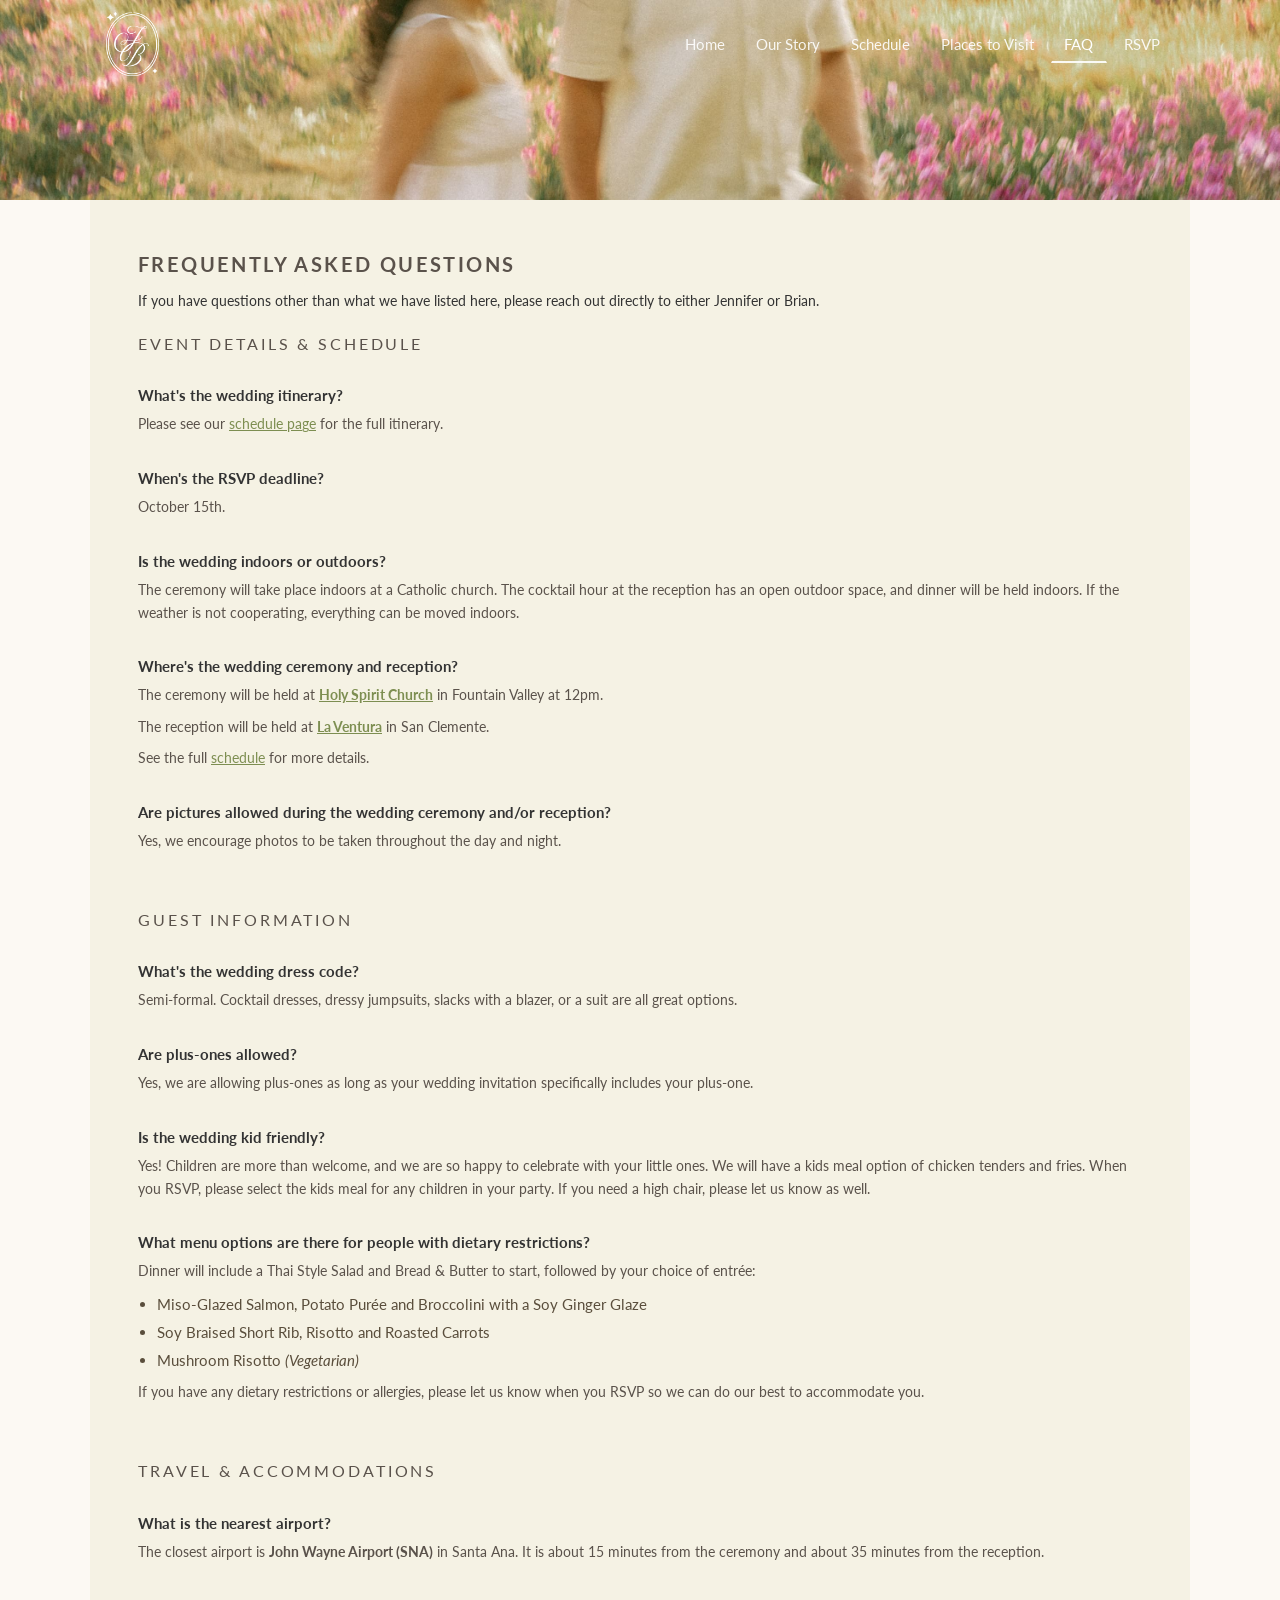
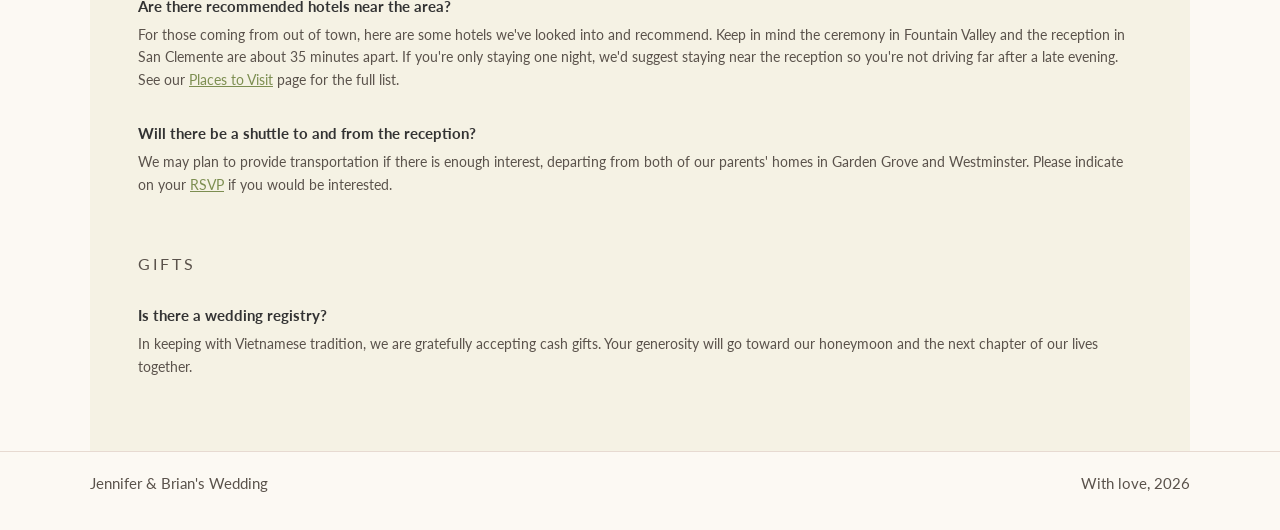
==== faq/index.html @ d40a9562 "Update index.html" ====
<!doctype html>
<html lang="en">
<head>
  <meta charset="utf-8">
  <meta name="viewport" content="width=device-width, initial-scale=1">
  <title>FAQ | Jennifer & Brian's Wedding</title>
  <meta name="description" content="Frequently asked questions for Jennifer and Brian's wedding.">
  <link rel="preconnect" href="https://fonts.googleapis.com">
  <link rel="preconnect" href="https://fonts.gstatic.com" crossorigin>
  <link href="https://fonts.googleapis.com/css2?family=Cormorant+Garamond:wght@500;600;700&family=Dancing+Script:wght@600;700&family=Lato:wght@400;700&family=Parisienne&display=swap" rel="stylesheet">
  <link rel="stylesheet" href="../assets/css/styles.css">
</head>
<body>
  <div class="page-hero page-hero--minimal">
    <header class="site-header">
      <div class="header-inner">
        <a class="wordmark" href="../"><img class="nav-logo" src="../assets/images/logo.png" alt="J & B"></a>
        <button class="nav-toggle" data-nav-toggle aria-expanded="false" aria-controls="main-nav" aria-label="Menu">☰</button>
        <ul class="main-nav" id="main-nav" data-nav>
          <li><a href="../">Home</a></li>
          <li><a href="../our-story/">Our Story</a></li>
          <li><a href="../schedule/">Schedule</a></li>
          <li><a href="../places-to-visit/">Places to Visit</a></li>
          <li><a class="active" href="../faq/">FAQ</a></li>
          <li><a href="https://withjoy.com/jen-and-brian-2026/rsvp">RSVP</a></li>
        </ul>
      </div>
    </header>
  </div>

  <main class="page page-faq">
    <h1>Frequently Asked Questions</h1>
    <p class="qa-subtitle">If you have questions other than what we have listed here, please reach out directly to either Jennifer or Brian.</p>

    <section class="qa-list reveal" aria-label="Frequently asked questions">
      <h2 class="qa-category-title">Event Details & Schedule</h2>

      <article class="qa-entry">
        <h3 class="qa-question">What's the wedding itinerary?</h3>
        <p class="qa-answer">Please see our <a href="../schedule/">schedule page</a> for the full itinerary.</p>
      </article>

      <article class="qa-entry">
        <h3 class="qa-question">When's the RSVP deadline?</h3>
        <p class="qa-answer">October 15th.</p>
      </article>

      <article class="qa-entry">
        <h3 class="qa-question">Is the wedding indoors or outdoors?</h3>
        <p class="qa-answer">The ceremony will take place indoors at a Catholic church. The cocktail hour at the reception has an open outdoor space, and dinner will be held indoors. If the weather is not cooperating, everything can be moved indoors.</p>
      </article>

      <article class="qa-entry">
        <h3 class="qa-question">Where's the wedding ceremony and reception?</h3>
        <p class="qa-answer">The ceremony will be held at <a href="https://maps.google.com/?q=17101+Ward+St,+Fountain+Valley,+CA+92708" target="_blank"><strong>Holy Spirit Church</strong></a> in Fountain Valley at 12pm.</p>
        <p class="qa-answer">The reception will be held at <a href="https://maps.google.com/?q=2316+S+El+Camino+Real,+San+Clemente,+CA+92672" target="_blank"><strong>La Ventura</strong></a> in San Clemente.</p>
        <p class="qa-answer">See the full <a href="../schedule/">schedule</a> for more details.</p>
      </article>

      <article class="qa-entry">
        <h3 class="qa-question">Are pictures allowed during the wedding ceremony and/or reception?</h3>
        <p class="qa-answer">Yes, we encourage photos to be taken throughout the day and night.</p>
      </article>

      <h2 class="qa-category-title">Guest Information</h2>

      <article class="qa-entry">
        <h3 class="qa-question">What's the wedding dress code?</h3>
        <p class="qa-answer">Semi-formal. Cocktail dresses, dressy jumpsuits, slacks with a blazer, or a suit are all great options.</p>
      </article>

      <article class="qa-entry">
        <h3 class="qa-question">Are plus-ones allowed?</h3>
        <p class="qa-answer">Yes, we are allowing plus-ones as long as your wedding invitation specifically includes your plus-one.</p>
      </article>

      <article class="qa-entry">
        <h3 class="qa-question">Is the wedding kid friendly?</h3>
        <p class="qa-answer">Yes! Children are more than welcome, and we are so happy to celebrate with your little ones. We will have a kids meal option of chicken tenders and fries. When you RSVP, please select the kids meal for any children in your party. If you need a high chair, please let us know as well.</p>
      </article>

      <article class="qa-entry">
        <h3 class="qa-question">What menu options are there for people with dietary restrictions?</h3>
        <p class="qa-answer">Dinner will include a Thai Style Salad and Bread &amp; Butter to start, followed by your choice of entrée:</p>
        <ul class="schedule-menu">
          <li>Miso-Glazed Salmon, Potato Purée and Broccolini with a Soy Ginger Glaze</li>
          <li>Soy Braised Short Rib, Risotto and Roasted Carrots</li>
          <li>Mushroom Risotto <em>(Vegetarian)</em></li>
        </ul>
        <p class="qa-answer">If you have any dietary restrictions or allergies, please let us know when you RSVP so we can do our best to accommodate you.</p>
      </article>

      <h2 class="qa-category-title">Travel & Accommodations</h2>

      <article class="qa-entry">
        <h3 class="qa-question">What is the nearest airport?</h3>
        <p class="qa-answer">The closest airport is <strong>John Wayne Airport (SNA)</strong> in Santa Ana. It is about 15 minutes from the ceremony and about 35 minutes from the reception.</p>
      </article>

      <article class="qa-entry">
        <h3 class="qa-question">Are there recommended hotels near the area?</h3>
        <p class="qa-answer">For those coming from out of town, here are some hotels we've looked into and recommend. Keep in mind the ceremony in Fountain Valley and the reception in San Clemente are about 35 minutes apart. If you're only staying one night, we'd suggest staying near the reception so you're not driving far after a late evening. See our <a href="../places-to-visit/">Places to Visit</a> page for the full list.</p>
      </article>

      <article class="qa-entry">
        <h3 class="qa-question">Will there be a shuttle to and from the reception?</h3>
        <p class="qa-answer">We may plan to provide transportation if there is enough interest, departing from both of our parents' homes in Garden Grove and Westminster. Please indicate on your <a href="https://withjoy.com/jen-and-brian-2026/rsvp">RSVP</a> if you would be interested.</p>
      </article>

      <h2 class="qa-category-title">Gifts</h2>

      <article class="qa-entry">
        <h3 class="qa-question">Is there a wedding registry?</h3>
        <p class="qa-answer">In keeping with Vietnamese tradition, we are gratefully accepting cash gifts. Your generosity will go toward our honeymoon and the next chapter of our lives together.</p>
      </article>
    </section>
  </main>

  <footer class="site-footer">
    <div class="footer-inner">
      <span>Jennifer & Brian's Wedding</span>
      <span>With love, <span data-year></span></span>
    </div>
  </footer>

  <script src="../assets/js/site.js" defer></script>
</body>
</html>
---- assets/css/styles.css ----
:root {
  --bg-cream: #f5f2e4;
  --bg-sand: #fcf9f3;
  --bg-green: #e8f0e6;
  --paper: #fffdf7;
  --ink: #333333;
  --ink-muted: #5a524b;
  --brand: #7d8e51;
  --brand-dark: #6b7b43;
  --line: #dacbb5;
  --shadow: 0 10px 30px rgba(59, 42, 29, 0.08);
  --radius: 16px;
  --radius-sm: 10px;
  --max: 1100px;
}

* {
  box-sizing: border-box;
}

html,
body {
  margin: 0;
  padding: 0;
}

body {
  font-family: "Lato", "Segoe UI", sans-serif;
  font-size: 15px;
  color: #333333;
  background: var(--bg-sand);
  line-height: 1.6;
}

img {
  max-width: 100%;
  height: auto;
}

a {
  color: #7d8e51;
}

p {
  font-size: 14px;
}

/* ---- Hero banner ---- */
.page-hero {
  position: relative;
  width: 100%;
  min-height: 280px;
  background-image: url('../images/DSC05276.jpg');
  background-size: cover;
  background-position: center top;
  overflow: hidden;
}

.page-hero--home {
  height: 100vh;
  display: flex;
  flex-direction: column;
  position: relative;
  background-attachment: fixed;
}


.page-hero::after {
  position: absolute;
  inset: 0;
  background: linear-gradient(to bottom, rgba(0,0,0,0.12) 0%, rgba(0,0,0,0.04) 60%, transparent 100%);
  pointer-events: none;
  z-index: 2;
}

.hero-names {
  position: relative;
  z-index: 3;
  display: flex;
  flex-direction: column;
  align-items: center;
  justify-content: center;
  padding: 0;
  text-align: center;
}

.hero-name {
  font-family: "Parisienne", cursive !important;
  font-weight: 400;
  font-size: 72px !important;
  color: #fff;
  margin: 0;
  line-height: 1.15;
  text-shadow: 0 2px 16px rgba(0, 0, 0, 0.28);
}

.hero-ampersand {
  font-family: "Crimson Pro", serif !important;
  font-weight: 400;
  font-style: italic;
  font-size: 24px !important;
  color: #ffffffd1;
  margin: 0.2rem 0;
  line-height: 1;
  text-shadow: 0 2px 10px rgba(0, 0, 0, 0.2);
}

.hero-content {
  position: relative;
  z-index: 3;
  flex: 1;
  display: flex;
  flex-direction: column;
  align-items: center;
  justify-content: center;
  padding: 3rem 1.5rem;
  text-align: center;
  gap: 3rem;
}

.hero-details {
  display: flex;
  flex-direction: column;
  align-items: center;
  gap: 0.5rem;
}

/* ---- Home intro card ---- */
.home-intro {
  max-width: 600px;
  margin: 0 auto;
  padding: 3rem 1.5rem 1rem;
  text-align: center;
}

.home-date {
  font-family: "Cormorant Garamond", Georgia, serif;
  font-size: 22px;
  color: #fff;
  margin: 0;
  font-weight: 600;
  text-shadow: 0 2px 8px rgba(0, 0, 0, 0.25);
}

.home-location {
  font-family: "Cormorant Garamond", Georgia, serif;
  font-size: 18px;
  color: #f0f0f0;
  margin: 0;
  text-shadow: 0 1px 6px rgba(0, 0, 0, 0.2);
}

.home-countdown {
  font-size: 13px;
  letter-spacing: 0.06em;
  color: #f0f0f0;
  margin: 0 0 2rem;
  text-shadow: 0 1px 6px rgba(0, 0, 0, 0.2);
}

.button-rsvp {
  display: inline-flex;
  align-items: center;
  justify-content: center;
  min-height: 52px;
  padding: 0.8rem 2.2rem;
  border-radius: 999px;
  background: var(--brand);
  color: #fff;
  border: 1px solid var(--brand);
  text-decoration: none;
  font-weight: 600;
  font-size: 16px;
  transition: transform 180ms ease, background-color 180ms ease;
  box-shadow: 0 4px 12px rgba(0, 0, 0, 0.15);
}

.button-rsvp:hover,
.button-rsvp:focus-visible {
  background: var(--brand-dark);
  transform: translateY(-2px);
}

/* ---- Site header ---- */
.site-header {
  position: absolute;
  top: 0;
  left: 0;
  right: 0;
  z-index: 30;
  background: transparent;
  border-bottom: none;
  transition: background 280ms ease, border-color 280ms ease, box-shadow 280ms ease;
}

.site-header.scrolled {
  position: fixed;
  background: rgba(255, 253, 247, 0.95);
  backdrop-filter: blur(8px);
  border-bottom: 1px solid rgba(143, 95, 70, 0.2);
}

/* Wordmark + toggle: white on hero */
.site-header:not(.scrolled) .wordmark {
  color: #fffffff2;
  text-shadow: 0 1px 6px rgba(0, 0, 0, 0.25);
}

.site-header:not(.scrolled) .nav-logo {
  filter: invert(1);
}

.site-header:not(.scrolled) .nav-toggle {
  border-color: rgba(255, 255, 255, 0.45);
  background: rgba(255, 255, 255, 0.12);
  color: #fff;
}

.header-inner {
  max-width: var(--max);
  margin: 0 auto;
  padding: 0.75rem 1rem;
  display: flex;
  align-items: center;
  justify-content: space-between;
  gap: 1rem;
}

.wordmark {
  font-family: "Parisienne", cursive;
  font-size: 32px;
  letter-spacing: 0.02em;
  text-decoration: none;
  color: inherit;
}

.nav-logo {
  height: 64px;
  width: auto;
  display: block;
  transition: filter 280ms ease;
}

.nav-toggle {
  border: 1px solid var(--line);
  background: var(--paper);
  color: #333333;
  border-radius: 999px;
  width: 44px;
  height: 44px;
  font-size: 18px;
  display: inline-flex;
  align-items: center;
  justify-content: center;
}

.main-nav {
  position: absolute;
  inset: calc(100% + 1px) 0 auto 0;
  margin: 0;
  padding: 0.25rem 1rem 0.85rem;
  list-style: none;
  display: none;
  background: rgba(255, 253, 247, 0.97);
  border-bottom: 1px solid rgba(143, 95, 70, 0.22);
}

.main-nav.open {
  display: block;
}

.main-nav li {
  margin: 0.3rem 0;
}

.main-nav a {
  display: block;
  text-decoration: none;
  border: 1px solid transparent;
  border-radius: 999px;
  padding: 0.45rem 0.8rem;
}

.main-nav a:hover,
.main-nav a:focus-visible {
  border-color: var(--line);
}

.main-nav a.active {
  border-color: var(--brand);
  color: #6b7b43;
  background: #f8f0e7;
}

.page {
  max-width: var(--max);
  margin: 0 auto;
  padding: 3rem 3rem 4rem;
  background: var(--bg-cream);
}

.eyebrow {
  text-transform: uppercase;
  letter-spacing: 0.12em;
  font-size: 12px;
  color: #5a524b;
  margin: 0 0 0.6rem;
}

h1 {
  text-transform: uppercase;
  letter-spacing: 0.12em;
  font-size: 20px;
  color: #5a524b;
  margin: 0 0 0.6rem;
}

h2,
h3 {
  margin-top: 0;
  font-family: "Cormorant Garamond", Georgia, serif;
  line-height: 1.1;
}

h2 {
  font-size: 32px;
  margin-bottom: 0.7rem;
}

h3 {
  font-size: 21px;
}

.lead {
  font-size: 16px;
  color: #5a524b;
  max-width: 70ch;
}

.hero {
  display: grid;
  gap: 1.5rem;
  align-items: center;
  margin-bottom: 2.5rem;
}

.hero-card,
.panel,
.event,
.place,
.faq-item,
.cta-box {
  background: var(--paper);
  border: 1px solid var(--line);
  border-radius: var(--radius);
  box-shadow: var(--shadow);
}

.hero-card {
  padding: clamp(1.2rem, 1rem + 1vw, 2.1rem);
}

.image-placeholder {
  aspect-ratio: 4 / 5;
  border-radius: var(--radius);
  border: 1px dashed #bfa78d;
  background:
    linear-gradient(135deg, rgba(143, 95, 70, 0.16), rgba(143, 95, 70, 0.05)),
    repeating-linear-gradient(45deg, rgba(143, 95, 70, 0.08) 0 10px, rgba(143, 95, 70, 0.02) 10px 20px);
  display: grid;
  place-items: center;
  text-align: center;
  color: #755544;
  padding: 1rem;
  font-family: "Cormorant Garamond", Georgia, serif;
  font-size: 19px;
}

.button-row {
  display: flex;
  flex-wrap: wrap;
  gap: 0.8rem;
  margin-top: 1.3rem;
}

.button,
.link-chip {
  display: inline-flex;
  align-items: center;
  justify-content: center;
  min-height: 48px;
  border-radius: 999px;
  padding: 0.6rem 1.1rem;
  text-decoration: none;
  font-weight: 600;
}

.button.primary {
  background: var(--brand);
  color: #fff;
  border: 1px solid var(--brand);
}

.button.primary:hover,
.button.primary:focus-visible {
  background: var(--brand-dark);
}

.button.ghost {
  border: 1px solid var(--line);
  background: #fff;
}

.grid-3,
.grid-2 {
  display: grid;
  gap: 1rem;
}

.panel,
.event,
.place,
.cta-box {
  padding: 1.1rem;
}

.place-list {
  list-style: disc;
  margin: 0;
  padding: 0 0 0 1.2rem;
}

.place-list li {
  font-size: 15px;
  color: #3d342b;
  line-height: 1.6;
  padding: 0.2rem 0;
}

.section-label {
  font-size: 16px;
  font-weight: 400;
  text-transform: uppercase;
  letter-spacing: 0.18em;
  color: #5a524b;
  margin: 0 0 0.8rem;
  font-family: inherit;
}

.section {
  margin: 2rem 0;
}

.timeline {
  margin: 1.4rem 0 0;
  padding: 0;
  list-style: none;
  display: grid;
  gap: 1rem;
}

.timeline li {
  border-left: 3px solid #cda98f;
  padding: 0.4rem 0 0.4rem 1rem;
  background: rgba(255, 255, 255, 0.5);
  border-radius: 0 var(--radius-sm) var(--radius-sm) 0;
}

.meta {
  color: #5a524b;
  margin: 0.1rem 0 0.7rem;
}

.schedule-list {
  display: grid;
  gap: 1rem;
  margin-top: 1rem;
}

.page-hero--subtle {
  /* inherits height and background from .page-hero */
}

.page-hero--subtle::after {
  display: none;
}

.page-hero--subtle .site-header:not(.scrolled) .wordmark {
  color: #fffffff2;
  text-shadow: 0 1px 6px rgba(0, 0, 0, 0.25);
}

.page-hero--subtle .site-header:not(.scrolled) .nav-toggle {
  border-color: rgba(255, 255, 255, 0.45);
  background: rgba(255, 255, 255, 0.12);
  color: #fff;
}

.page-hero--subtle .site-header:not(.scrolled) .main-nav a {
  color: #fff;
}

.page-hero--minimal {
  min-height: 200px;
  display: flex;
  flex-direction: column;
  position: relative;
}

.page-hero--minimal .site-header {
  position: fixed;
}

.page-hero--minimal .site-header:not(.scrolled) .wordmark {
  color: #fffffff2;
  text-shadow: 0 1px 6px rgba(0, 0, 0, 0.25);
}

.page-hero--minimal .site-header:not(.scrolled) .nav-toggle {
  border-color: rgba(255, 255, 255, 0.45);
  background: rgba(255, 255, 255, 0.12);
  color: #fff;
}

.page-hero--minimal::after {
  display: none;
}

.schedule-day {
  margin-top: 1rem;
}

.schedule-day-label {
  margin: 0 0 1.2rem;
  font-size: 16px;
  letter-spacing: 0.18em;
  text-transform: uppercase;
  color: #5a524b;
}

.schedule-timeline {
  position: relative;
  padding-left: 48px;
}

.schedule-timeline::before {
  content: "";
  position: absolute;
  left: 12px;
  top: 6px;
  bottom: 8px;
  width: 1px;
  background: #c9baa4;
}

.schedule-item {
  position: relative;
  padding: 0 0 1.5rem;
}

.schedule-item::before {
  content: "";
  position: absolute;
  left: -43px;
  top: 6px;
  width: 10px;
  height: 10px;
  border-radius: 50%;
  border: 2px solid #6b7b43;
  background: #f5f2e4;
}

.schedule-item:last-child {
  padding-bottom: 0;
}

.schedule-time {
  display: block;
  margin: 0 0 0.2rem;
  font-size: 15px;
  color: #5a524b;
}

.schedule-title {
  margin: 0 0 0.3rem;
  font-size: 28px;
  line-height: 1.12;
}

.schedule-address {
  margin: 0 0 0.6rem;
  color: #7d8e51;
}

.schedule-item p {
  margin: 0 0 0.6rem;
}

.schedule-map-wrap {
  margin: 0.6rem 0 0.6rem;
  border-radius: 10px;
  overflow: hidden;
  border: 1px solid #d8cdb9;
}

.schedule-map-wrap iframe {
  width: 100%;
  height: 230px;
  border: 0;
  display: block;
}

.schedule-actions {
  margin: 0;
  font-size: 12px;
  letter-spacing: 0.1em;
  text-transform: uppercase;
  color: #7d8e51;
}

.schedule-menu-heading {
  margin: 0.8rem 0 0.3rem;
  font-family: 'Cormorant Garamond', serif;
  font-weight: 700;
  font-size: 1rem;
  letter-spacing: 0.08em;
  text-transform: uppercase;
  color: #5a4e3c;
}

.schedule-menu {
  margin: 0 0 0.6rem 1.2rem;
  padding: 0;
  color: #5a4e3c;
}

.schedule-menu li {
  margin-bottom: 0.25rem;
}

.schedule-actions a {
  color: #7d8e51;
  text-decoration: none;
}

.schedule-actions a:hover,
.schedule-actions a:focus-visible {
  text-decoration: underline;
}

.schedule-actions span {
  color: #9c9a8e;
  margin: 0 6px;
}

.event time {
  font-family: "Cormorant Garamond", Georgia, serif;
  font-size: 21px;
  color: #6b7b43;
}

.faq {
  display: grid;
  gap: 0.9rem;
}

.faq-item {
  overflow: clip;
}

.faq-item summary {
  cursor: pointer;
  padding: 0.9rem 1rem;
  font-weight: 700;
  list-style: none;
}

.faq-item summary::-webkit-details-marker {
  display: none;
}

.faq-item summary::after {
  content: "+";
  float: right;
  color: #6b7b43;
}

.faq-item[open] summary::after {
  content: "-";
}

.faq-item p {
  margin: 0;
  padding: 0 1rem 1rem;
  color: #5a524b;
}

.faq-item table {
  width: calc(100% - 2rem);
  margin: 0 1rem 1rem;
  border-collapse: collapse;
  font-size: 13px;
}

.faq-item th,
.faq-item td {
  border: 1px solid #d9cdbb;
  padding: 6px 8px;
  text-align: left;
  vertical-align: top;
}

.faq-item th {
  background: #f8f3e8;
  color: #333333;
}

.qa-intro {
  text-align: left;
}

.page-hero--minimal + .page > .section:first-child,
.page-hero--minimal + .page > .schedule-day:first-child,
.page-hero--minimal + .page > .qa-intro:first-child {
  margin-top: 1rem;
}

.qa-title {
  font-family: "Parisienne", cursive;
  font-size: 64px;
  font-weight: 400;
  line-height: 1;
  margin: 0 0 0.8rem;
  color: #333333;
}

.qa-category-title {
  font-size: 16px;
  font-weight: 400;
  text-transform: uppercase;
  letter-spacing: 0.18em;
  color: #5a524b;
  margin: 1.5rem 0 0.6rem;
  font-family: inherit;
}

.qa-subtitle {
  margin: 0;
  font-size: 14px;
  line-height: 1.5;
  text-align: left;
}

.qa-list {
  display: grid;
  gap: 1.6rem;
}

.qa-entry {
  padding: 0;
}

.qa-question {
  margin: 0 0 0.6rem;
  font-family: inherit;
  font-size: 15px;
  font-weight: 700;
  letter-spacing: normal;
  text-transform: none;
  color: #333333;
}

.qa-answer {
  margin: 0 0 0.55rem;
  padding: 0;
  color: #5a524b;
}

.qa-table-wrap {
  overflow-x: auto;
  margin: 0 0 0.7rem;
}

.qa-table {
  width: 100%;
  border-collapse: collapse;
  font-size: 13px;
  margin: 0;
}

.qa-table th,
.qa-table td {
  border: 1px solid #d9cdbb;
  padding: 6px 8px;
  text-align: left;
  vertical-align: top;
}

.qa-table th {
  background: #f8f3e8;
  color: #333333;
}

.link-chip {
  border: 1px solid var(--line);
  background: #fff;
}

.site-footer {
  border-top: 1px solid rgba(143, 95, 70, 0.2);
  padding: 1.2rem 1rem 2.2rem;
}

.footer-inner {
  max-width: var(--max);
  margin: 0 auto;
  color: #5a524b;
  display: flex;
  flex-wrap: wrap;
  justify-content: space-between;
  gap: 0.7rem;
}

.reveal {
  opacity: 0;
  transform: translateY(16px);
  transition: opacity 500ms ease, transform 500ms ease;
}

.reveal.is-visible {
  opacity: 1;
  transform: translateY(0);
}

/* ---- Blog layout ---- */
.blog-container {
  display: grid;
  grid-template-columns: repeat(2, minmax(0, 1fr));
  gap: 2.5rem;
  max-width: 1200px;
}

.blog-column {
  padding: 0;
}

.blog-author {
  font-family: "Cormorant Garamond", Georgia, serif;
  font-size: 28px;
  color: #333333;
  margin: 0 0 1.5rem;
  font-weight: 600;
  border-bottom: 2px solid var(--brand);
  padding-bottom: 0.8rem;
}

.blog-column p {
  line-height: 1.75;
  color: #5a524b;
  margin: 0 0 1.3rem;
  text-align: justify;
}

.blog-column p:last-child {
  margin-bottom: 0;
}

/* Polish pass */
h1 {
  text-wrap: balance;
}

h2,
h3 {
  letter-spacing: 0.01em;
  text-wrap: balance;
}

.lead {
  max-width: 62ch;
  line-height: 1.7;
}

.panel,
.event,
.place,
.cta-box,
.faq-item {
  transition: transform 220ms ease, box-shadow 220ms ease, border-color 220ms ease;
}

.panel:hover,
.event:hover,
.place:hover,
.cta-box:hover,
.faq-item:hover {
  transform: translateY(-2px);
  box-shadow: 0 18px 40px rgba(59, 42, 29, 0.14);
  border-color: #c8a98f;
}

.button,
.link-chip {
  transition: transform 180ms ease, background-color 180ms ease, color 180ms ease, border-color 180ms ease;
}

.button:hover,
.link-chip:hover {
  transform: translateY(-1px);
}

.section {
  margin: 2.5rem 0;
}

@media (max-width: 900px) {
  .blog-container {
    grid-template-columns: 1fr;
    gap: 2rem;
  }
}

@media (min-width: 780px) {
  .nav-toggle {
    display: none;
  }

  .main-nav {
    position: static;
    display: flex;
    padding: 0;
    background: transparent;
    border: 0;
    gap: 0.2rem;
  }

  .main-nav.open {
    display: flex;
  }

  .main-nav li {
    margin: 0;
  }

  /* Desktop nav: white text over hero */
  .site-header:not(.scrolled) .main-nav a {
    color: #ffffffe6;
  }

  .site-header:not(.scrolled) .main-nav a:hover,
  .site-header:not(.scrolled) .main-nav a:focus-visible {
    border-color: rgba(255, 255, 255, 0.4);
    background: rgba(255, 255, 255, 0.1);
  }

  .site-header:not(.scrolled) .main-nav a.active {
    background: transparent;
    border-color: transparent;
    border-bottom: 2px solid rgba(255, 255, 255, 0.9);
    border-radius: 0;
    color: #fff;
    padding-bottom: calc(0.45rem - 2px);
  }

  /* Desktop nav: dark text when scrolled */
  .site-header.scrolled .main-nav a {
    color: #333333;
  }

  .site-header.scrolled .main-nav a.active {
    border-color: var(--brand);
    color: #6b7b43;
    background: #f8f0e7;
    border-bottom: none;
    border-radius: 999px;
    padding-bottom: 0.45rem;
  }

  .site-header.scrolled .main-nav a:hover,
  .site-header.scrolled .main-nav a:focus-visible {
    border-color: var(--line);
    background: transparent;
  }

  .hero {
    grid-template-columns: 1.15fr 0.85fr;
  }

  .grid-2 {
    grid-template-columns: repeat(2, minmax(0, 1fr));
  }

  .grid-3 {
    grid-template-columns: repeat(3, minmax(0, 1fr));
  }
}

@media (max-width: 1200px) {
  .page-hero {
    background-size: cover;
    background-repeat: no-repeat;
    background-position: center top;
  }
}

@media (prefers-reduced-motion: reduce) {
  .reveal,
  .reveal.is-visible {
    opacity: 1;
    transform: none;
    transition: none;
  }

  .panel,
  .event,
  .place,
  .cta-box,
  .faq-item,
  .button,
  .link-chip {
    transition: none;
  }
}

@media (max-width: 520px) {
  .page-hero--minimal {
    min-height: 140px;
  }

  .page {
    padding: 1.6rem 0.9rem 3rem;
  }

  .qa-title {
    font-size: 48px;
  }

  .qa-subtitle {
    font-size: 13px;
  }

  .qa-question {
    font-size: 19px;
  }

  .schedule-day-label {
    font-size: 16px;
    letter-spacing: 0.14em;
  }

  .schedule-timeline {
    padding-left: 34px;
  }

  .schedule-item::before {
    left: -31px;
  }

  .schedule-title {
    font-size: 30px;
  }

  .schedule-map-wrap iframe {
    height: 210px;
  }

  .hero-name {
    font-size: 48px !important;
  }

  .hero-ampersand {
    font-size: 18px !important;
  }
}

/* ---- Carousel ---- */
.carousel {
  position: relative;
  max-width: 860px;
  margin: 0 auto;
  user-select: none;
}

.carousel-track-wrap {
  overflow: hidden;
  border-radius: 6px;
}

.carousel-track {
  display: flex;
  transition: transform 0.45s ease;
  list-style: none;
  margin: 0;
  padding: 0;
}

.carousel-slide {
  flex: 0 0 100%;
  list-style: none;
  padding: 0;
  margin: 0;
}

.carousel-slide img {
  width: 100%;
  height: 520px;
  object-fit: contain;
  display: block;
}

.carousel-caption {
  text-align: center;
  font-family: "Lato", sans-serif;
  font-size: 0.85rem;
  color: #7a6f65;
  margin: 0.6rem 0 0;
  font-style: italic;
}

.carousel-btn {
  position: absolute;
  top: 50%;
  transform: translateY(-50%);
  z-index: 2;
  background: rgba(255, 255, 255, 0.75);
  border: none;
  border-radius: 50%;
  width: 44px;
  height: 44px;
  font-size: 18px;
  cursor: pointer;
  display: flex;
  align-items: center;
  justify-content: center;
  transition: background 0.2s;
}

.carousel-btn:hover {
  background: rgba(255, 255, 255, 0.95);
}

.carousel-btn--prev {
  left: -22px;
}

.carousel-btn--next {
  right: -22px;
}

.carousel-dots {
  display: flex;
  justify-content: center;
  gap: 8px;
  margin-top: 14px;
}

.carousel-dot {
  width: 8px;
  height: 8px;
  border-radius: 50%;
  background: #c9b99a;
  border: none;
  cursor: pointer;
  padding: 0;
  transition: background 0.2s;
}

.carousel-dot.active {
  background: var(--brand);
}

@media (max-width: 520px) {
  .carousel-slide img {
    height: 260px;
  }

  .carousel-btn--prev {
    left: 6px;
  }

  .carousel-btn--next {
    right: 6px;
  }
}
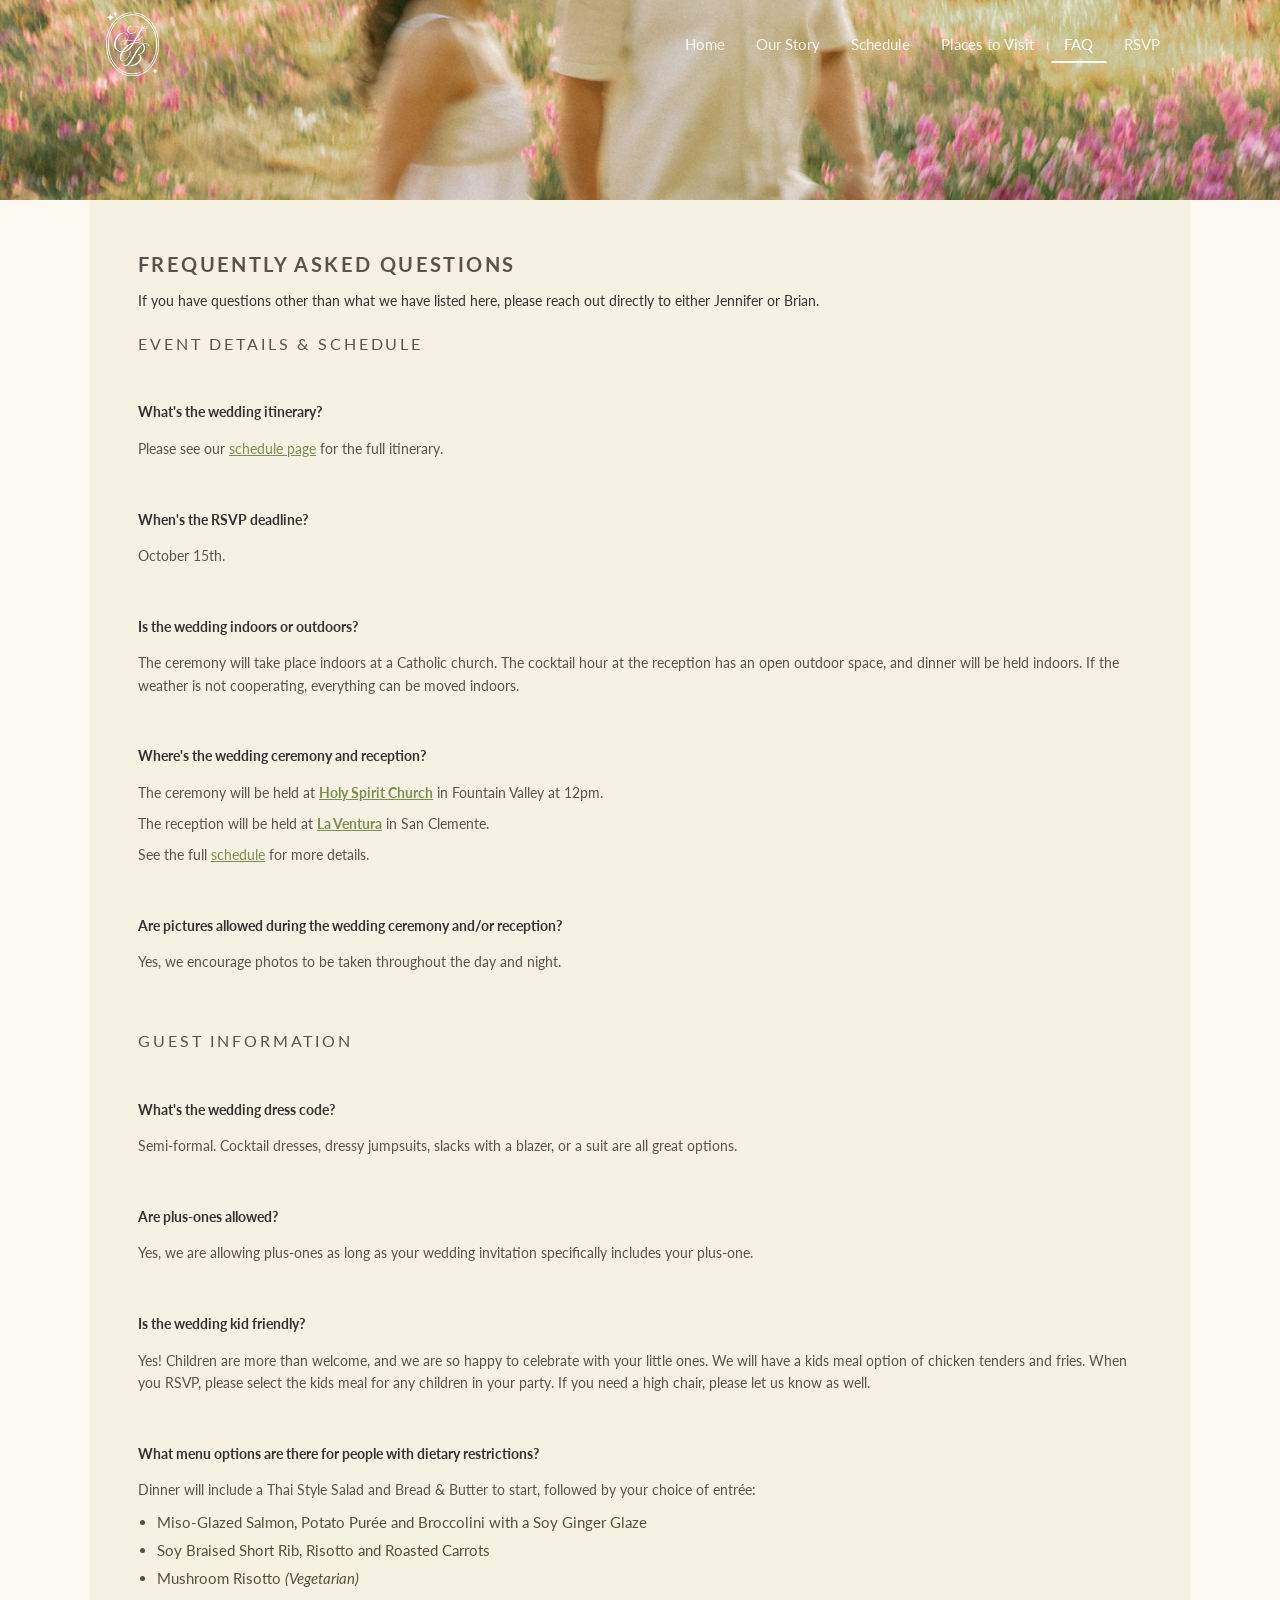
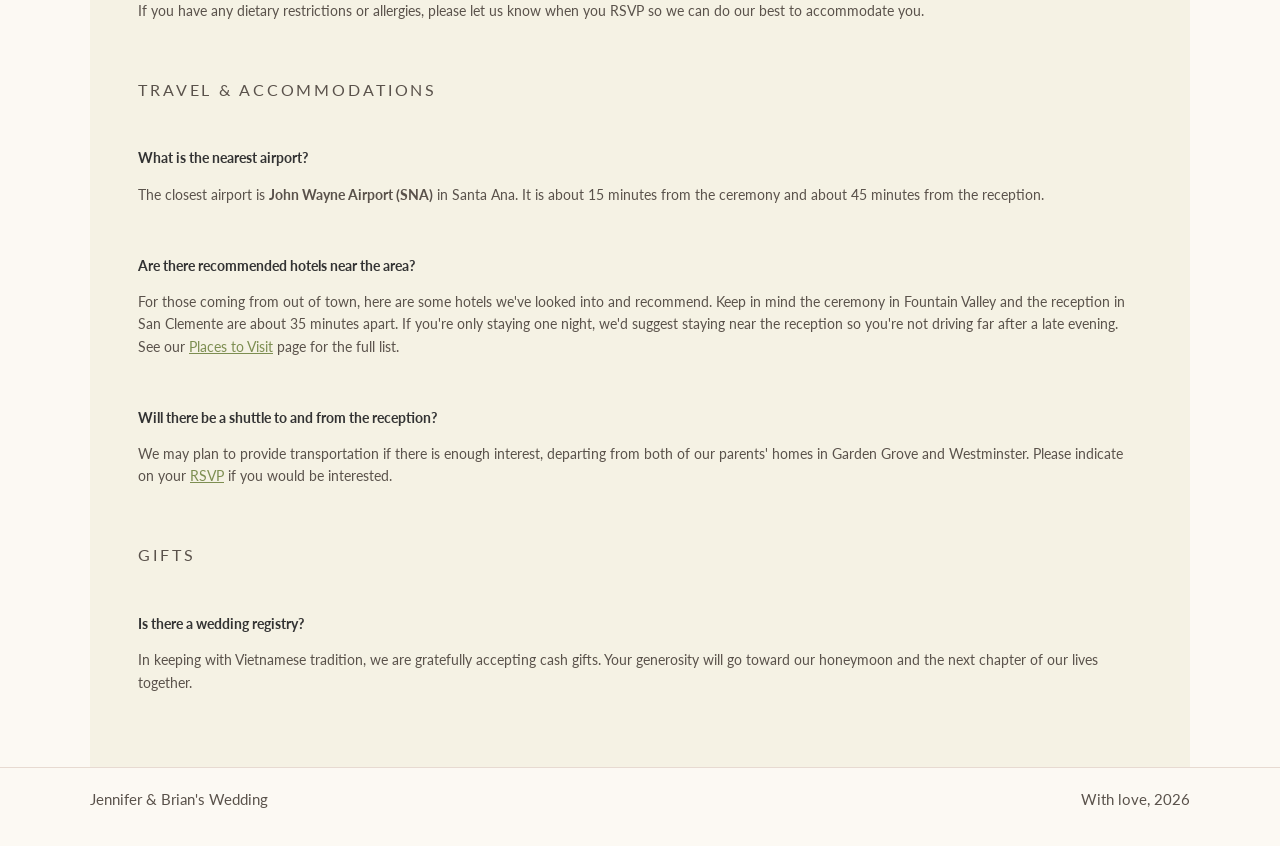
==== commit 404193a2: "Refactor FAQ section: replace question headings with bold paragraphs for improved readability" ====
--- a/faq/index.html
+++ b/faq/index.html
@@ -36,51 +36,51 @@
       <h2 class="qa-category-title">Event Details & Schedule</h2>
 
       <article class="qa-entry">
-        <h3 class="qa-question">What's the wedding itinerary?</h3>
+        <p><strong>What's the wedding itinerary?</strong></p>
         <p class="qa-answer">Please see our <a href="../schedule/">schedule page</a> for the full itinerary.</p>
       </article>
 
       <article class="qa-entry">
-        <h3 class="qa-question">When's the RSVP deadline?</h3>
+        <p><strong>When's the RSVP deadline?</strong></p>
         <p class="qa-answer">October 15th.</p>
       </article>
 
       <article class="qa-entry">
-        <h3 class="qa-question">Is the wedding indoors or outdoors?</h3>
+        <p><strong>Is the wedding indoors or outdoors?</strong></p>
         <p class="qa-answer">The ceremony will take place indoors at a Catholic church. The cocktail hour at the reception has an open outdoor space, and dinner will be held indoors. If the weather is not cooperating, everything can be moved indoors.</p>
       </article>
 
       <article class="qa-entry">
-        <h3 class="qa-question">Where's the wedding ceremony and reception?</h3>
+        <p><strong>Where's the wedding ceremony and reception?</strong></p>
         <p class="qa-answer">The ceremony will be held at <a href="https://maps.google.com/?q=17101+Ward+St,+Fountain+Valley,+CA+92708" target="_blank"><strong>Holy Spirit Church</strong></a> in Fountain Valley at 12pm.</p>
         <p class="qa-answer">The reception will be held at <a href="https://maps.google.com/?q=2316+S+El+Camino+Real,+San+Clemente,+CA+92672" target="_blank"><strong>La Ventura</strong></a> in San Clemente.</p>
         <p class="qa-answer">See the full <a href="../schedule/">schedule</a> for more details.</p>
       </article>
 
       <article class="qa-entry">
-        <h3 class="qa-question">Are pictures allowed during the wedding ceremony and/or reception?</h3>
+        <p><strong>Are pictures allowed during the wedding ceremony and/or reception?</strong></p>
         <p class="qa-answer">Yes, we encourage photos to be taken throughout the day and night.</p>
       </article>
 
       <h2 class="qa-category-title">Guest Information</h2>
 
       <article class="qa-entry">
-        <h3 class="qa-question">What's the wedding dress code?</h3>
+        <p><strong>What's the wedding dress code?</strong></p>
         <p class="qa-answer">Semi-formal. Cocktail dresses, dressy jumpsuits, slacks with a blazer, or a suit are all great options.</p>
       </article>
 
       <article class="qa-entry">
-        <h3 class="qa-question">Are plus-ones allowed?</h3>
+        <p><strong>Are plus-ones allowed?</strong></p>
         <p class="qa-answer">Yes, we are allowing plus-ones as long as your wedding invitation specifically includes your plus-one.</p>
       </article>
 
       <article class="qa-entry">
-        <h3 class="qa-question">Is the wedding kid friendly?</h3>
+        <p><strong>Is the wedding kid friendly?</strong></p>
         <p class="qa-answer">Yes! Children are more than welcome, and we are so happy to celebrate with your little ones. We will have a kids meal option of chicken tenders and fries. When you RSVP, please select the kids meal for any children in your party. If you need a high chair, please let us know as well.</p>
       </article>
 
       <article class="qa-entry">
-        <h3 class="qa-question">What menu options are there for people with dietary restrictions?</h3>
+        <p><strong>What menu options are there for people with dietary restrictions?</strong></p>
         <p class="qa-answer">Dinner will include a Thai Style Salad and Bread &amp; Butter to start, followed by your choice of entrée:</p>
         <ul class="schedule-menu">
           <li>Miso-Glazed Salmon, Potato Purée and Broccolini with a Soy Ginger Glaze</li>
@@ -93,24 +93,24 @@
       <h2 class="qa-category-title">Travel & Accommodations</h2>
 
       <article class="qa-entry">
-        <h3 class="qa-question">What is the nearest airport?</h3>
-        <p class="qa-answer">The closest airport is <strong>John Wayne Airport (SNA)</strong> in Santa Ana. It is about 15 minutes from the ceremony and about 35 minutes from the reception.</p>
+        <p><strong>What is the nearest airport?</strong></p>
+        <p class="qa-answer">The closest airport is <strong>John Wayne Airport (SNA)</strong> in Santa Ana. It is about 15 minutes from the ceremony and about 45 minutes from the reception.</p>
       </article>
 
       <article class="qa-entry">
-        <h3 class="qa-question">Are there recommended hotels near the area?</h3>
+        <p><strong>Are there recommended hotels near the area?</strong></p>
         <p class="qa-answer">For those coming from out of town, here are some hotels we've looked into and recommend. Keep in mind the ceremony in Fountain Valley and the reception in San Clemente are about 35 minutes apart. If you're only staying one night, we'd suggest staying near the reception so you're not driving far after a late evening. See our <a href="../places-to-visit/">Places to Visit</a> page for the full list.</p>
       </article>
 
       <article class="qa-entry">
-        <h3 class="qa-question">Will there be a shuttle to and from the reception?</h3>
+        <p><strong>Will there be a shuttle to and from the reception?</strong></p>
         <p class="qa-answer">We may plan to provide transportation if there is enough interest, departing from both of our parents' homes in Garden Grove and Westminster. Please indicate on your <a href="https://withjoy.com/jen-and-brian-2026/rsvp">RSVP</a> if you would be interested.</p>
       </article>
 
       <h2 class="qa-category-title">Gifts</h2>
 
       <article class="qa-entry">
-        <h3 class="qa-question">Is there a wedding registry?</h3>
+        <p><strong>Is there a wedding registry?</strong></p>
         <p class="qa-answer">In keeping with Vietnamese tradition, we are gratefully accepting cash gifts. Your generosity will go toward our honeymoon and the next chapter of our lives together.</p>
       </article>
     </section>
--- a/assets/css/styles.css
+++ b/assets/css/styles.css
@@ -758,16 +758,6 @@
 
 .qa-entry {
   padding: 0;
-}
-
-.qa-question {
-  margin: 0 0 0.6rem;
-  font-family: inherit;
-  font-size: 15px;
-  font-weight: 700;
-  letter-spacing: normal;
-  text-transform: none;
-  color: #333333;
 }
 
 .qa-answer {
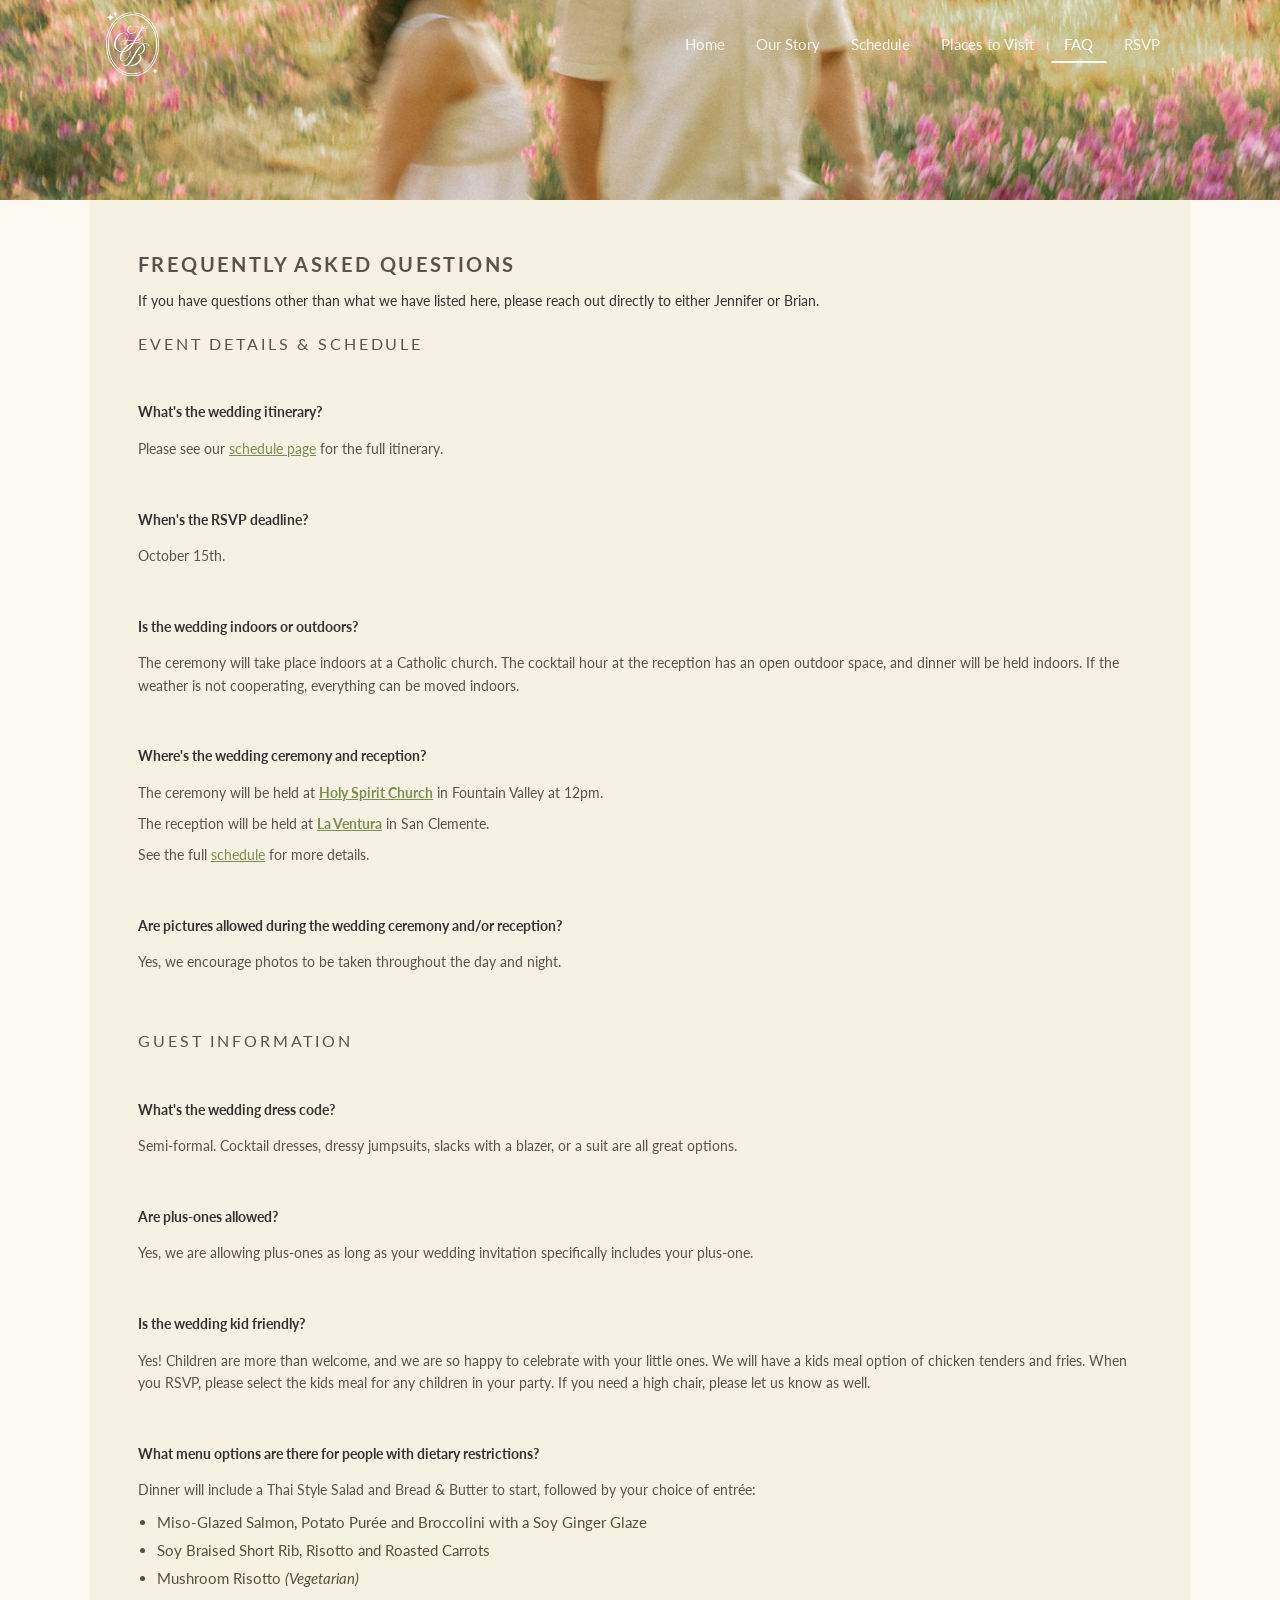
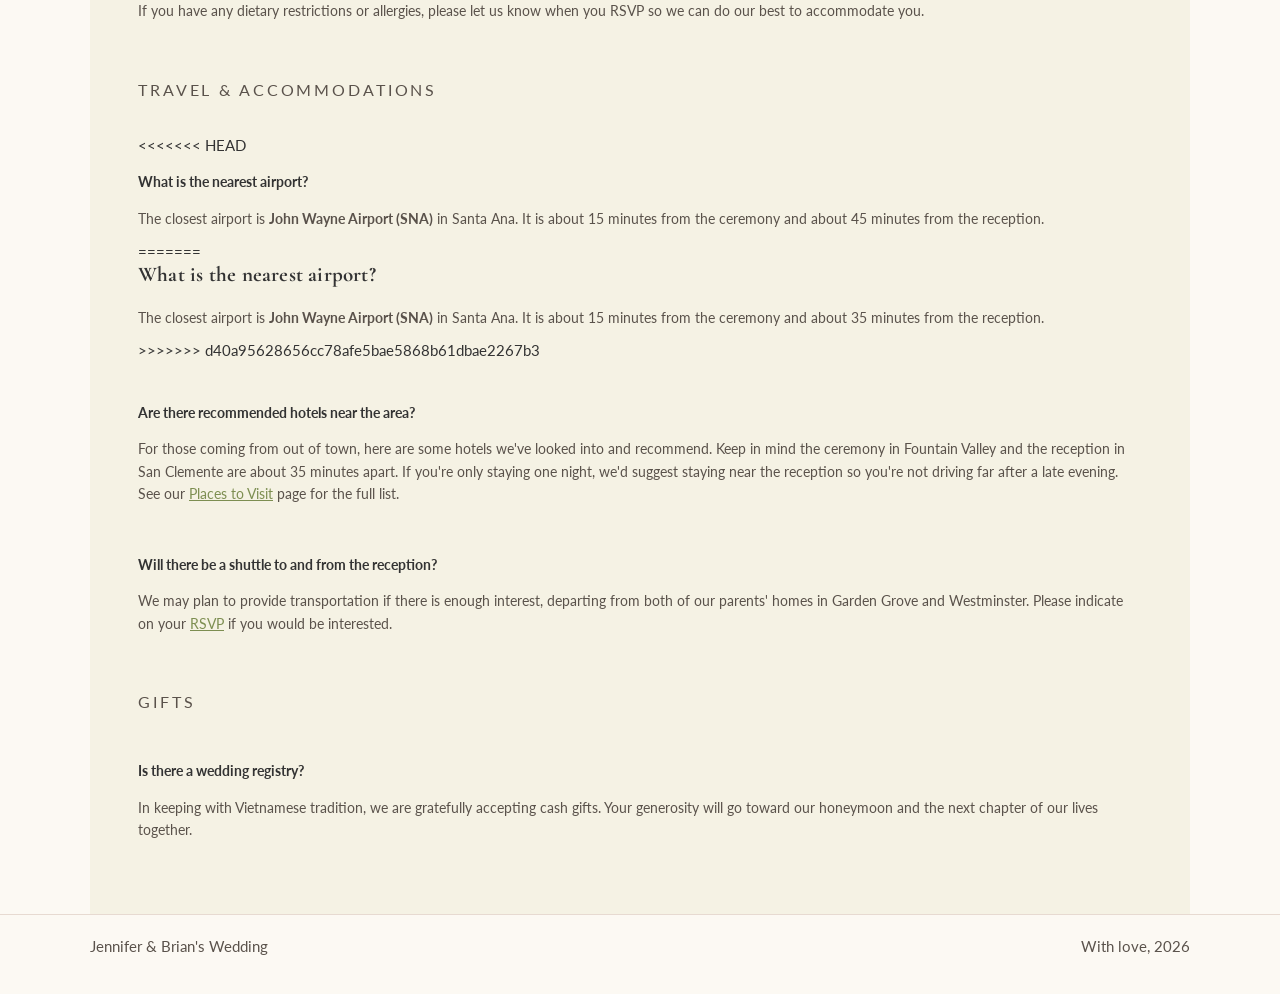
==== commit 85282f28: "Merge branch 'main' of https://github.com/jen-and-brian/jen-and-brian.github.io" ====
--- a/faq/index.html
+++ b/faq/index.html
@@ -93,8 +93,13 @@
       <h2 class="qa-category-title">Travel & Accommodations</h2>
 
       <article class="qa-entry">
+<<<<<<< HEAD
         <p><strong>What is the nearest airport?</strong></p>
         <p class="qa-answer">The closest airport is <strong>John Wayne Airport (SNA)</strong> in Santa Ana. It is about 15 minutes from the ceremony and about 45 minutes from the reception.</p>
+=======
+        <h3 class="qa-question">What is the nearest airport?</h3>
+        <p class="qa-answer">The closest airport is <strong>John Wayne Airport (SNA)</strong> in Santa Ana. It is about 15 minutes from the ceremony and about 35 minutes from the reception.</p>
+>>>>>>> d40a95628656cc78afe5bae5868b61dbae2267b3
       </article>
 
       <article class="qa-entry">
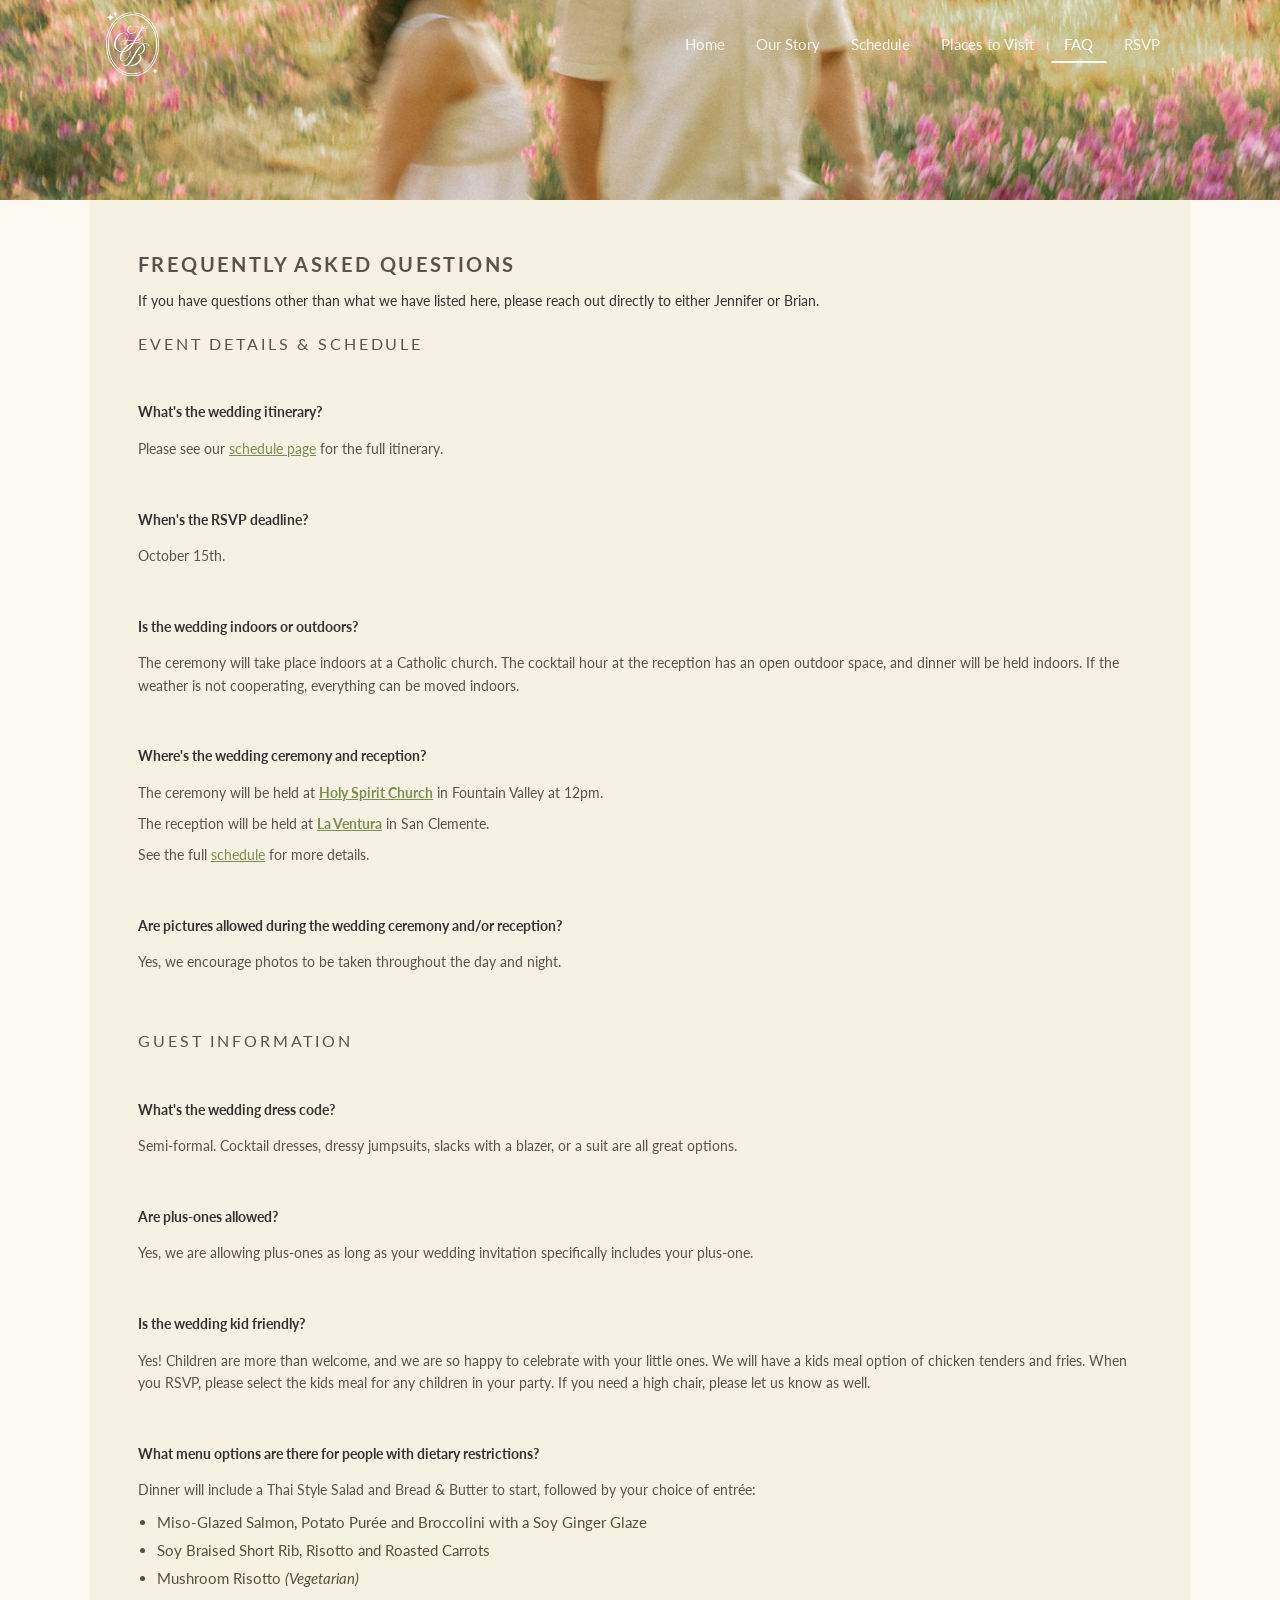
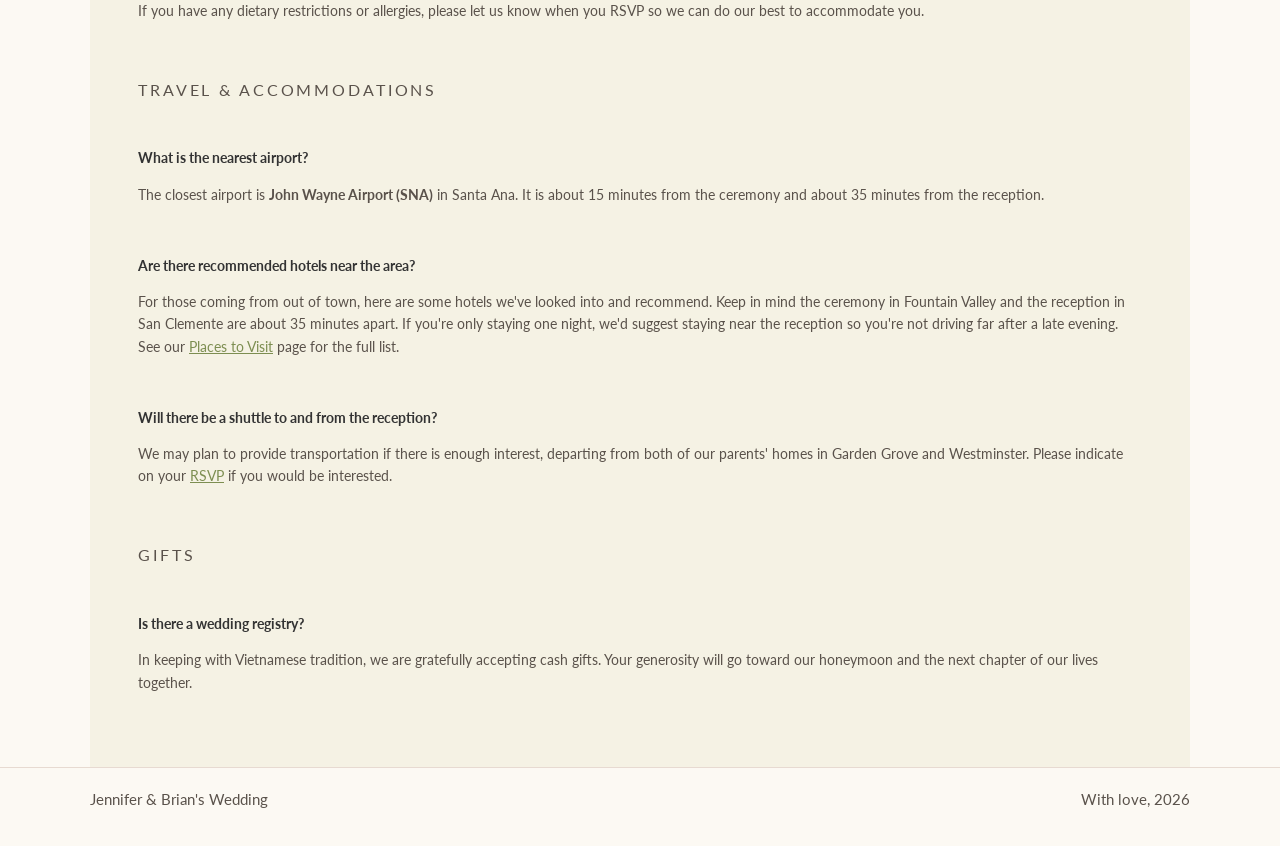
==== commit 199f3751: "Fix FAQ entry for nearest airport: update question format and correct travel time" ====
--- a/faq/index.html
+++ b/faq/index.html
@@ -93,13 +93,8 @@
       <h2 class="qa-category-title">Travel & Accommodations</h2>
 
       <article class="qa-entry">
-<<<<<<< HEAD
         <p><strong>What is the nearest airport?</strong></p>
-        <p class="qa-answer">The closest airport is <strong>John Wayne Airport (SNA)</strong> in Santa Ana. It is about 15 minutes from the ceremony and about 45 minutes from the reception.</p>
-=======
-        <h3 class="qa-question">What is the nearest airport?</h3>
         <p class="qa-answer">The closest airport is <strong>John Wayne Airport (SNA)</strong> in Santa Ana. It is about 15 minutes from the ceremony and about 35 minutes from the reception.</p>
->>>>>>> d40a95628656cc78afe5bae5868b61dbae2267b3
       </article>
 
       <article class="qa-entry">
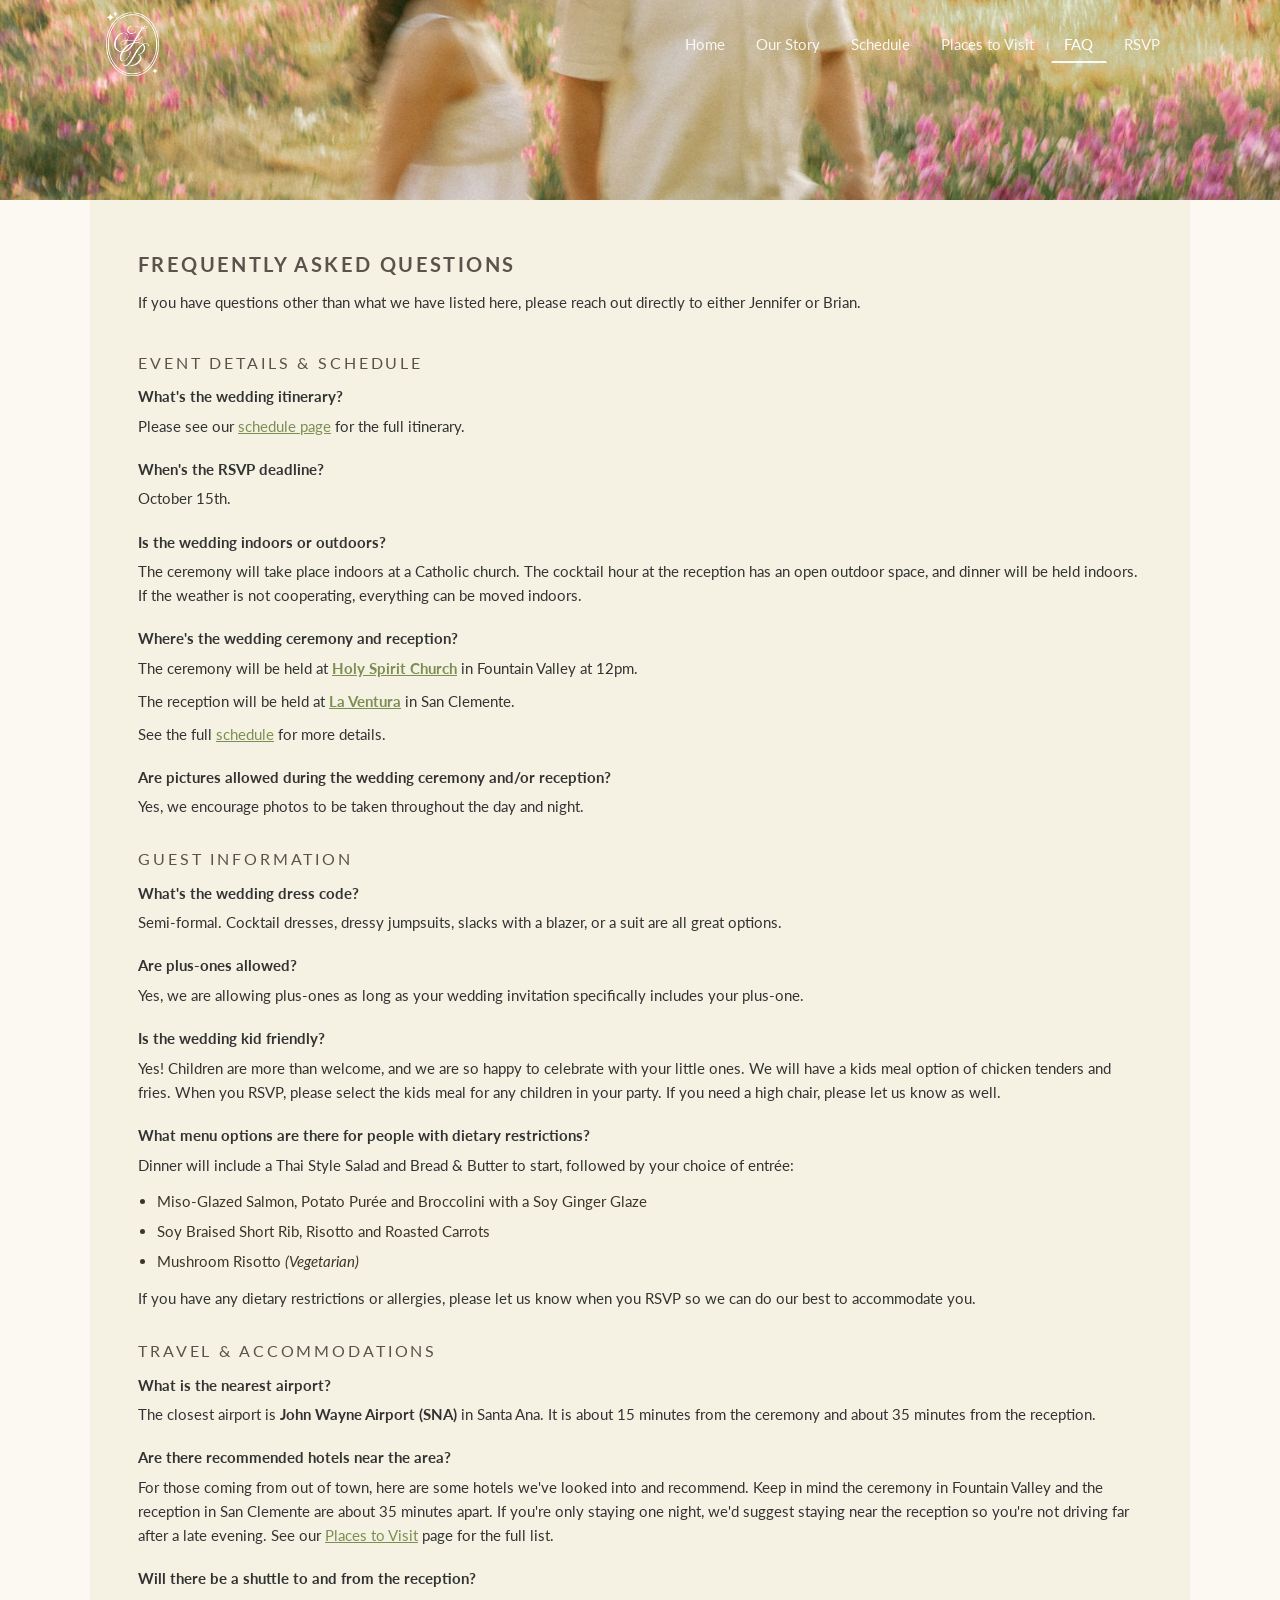
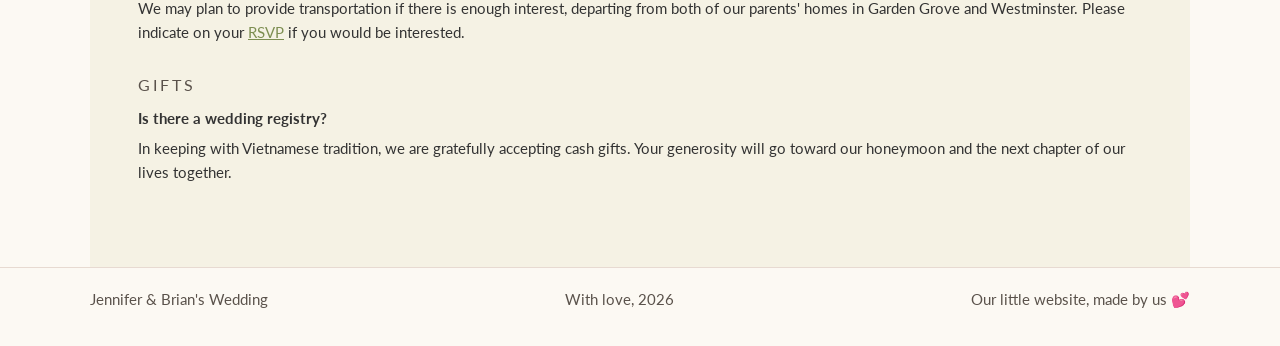
==== commit 730c2662: "Add footer message to all pages: "Our little website, made by us 💕"" ====
--- a/faq/index.html
+++ b/faq/index.html
@@ -120,6 +120,7 @@
     <div class="footer-inner">
       <span>Jennifer & Brian's Wedding</span>
       <span>With love, <span data-year></span></span>
+      <span>Our little website, made by us 💕</span>
     </div>
   </footer>
 
--- a/assets/css/styles.css
+++ b/assets/css/styles.css
@@ -42,7 +42,7 @@
 }
 
 p {
-  font-size: 14px;
+  font-size: inherit;
 }
 
 /* ---- Hero banner ---- */
@@ -197,7 +197,7 @@
   position: fixed;
   background: rgba(255, 253, 247, 0.95);
   backdrop-filter: blur(8px);
-  border-bottom: 1px solid rgba(143, 95, 70, 0.2);
+  border-bottom: none;
 }
 
 /* Wordmark + toggle: white on hero */
@@ -269,6 +269,10 @@
   display: block;
 }
 
+.site-header.scrolled .main-nav {
+  border-bottom: none;
+}
+
 .main-nav li {
   margin: 0.3rem 0;
 }
@@ -348,7 +352,6 @@
 .panel,
 .event,
 .place,
-.faq-item,
 .cta-box {
   background: var(--paper);
   border: 1px solid var(--line);
@@ -424,27 +427,39 @@
   padding: 1.1rem;
 }
 
-.place-list {
+.place-list,
+.schedule-menu {
   list-style: disc;
-  margin: 0;
+  margin: 0 0 0.6rem;
   padding: 0 0 0 1.2rem;
-}
-
-.place-list li {
+  color: #3d342b;
+}
+
+.place-list li,
+.schedule-menu li {
   font-size: 15px;
   color: #3d342b;
   line-height: 1.6;
   padding: 0.2rem 0;
-}
-
-.section-label {
+  margin: 0;
+}
+
+.section-label,
+.qa-category-title {
   font-size: 16px;
   font-weight: 400;
   text-transform: uppercase;
   letter-spacing: 0.18em;
   color: #5a524b;
+  font-family: inherit;
+}
+
+.section-label {
   margin: 0 0 0.8rem;
-  font-family: inherit;
+}
+
+.section-label--spaced {
+  margin-top: 2rem;
 }
 
 .section {
@@ -475,29 +490,6 @@
   display: grid;
   gap: 1rem;
   margin-top: 1rem;
-}
-
-.page-hero--subtle {
-  /* inherits height and background from .page-hero */
-}
-
-.page-hero--subtle::after {
-  display: none;
-}
-
-.page-hero--subtle .site-header:not(.scrolled) .wordmark {
-  color: #fffffff2;
-  text-shadow: 0 1px 6px rgba(0, 0, 0, 0.25);
-}
-
-.page-hero--subtle .site-header:not(.scrolled) .nav-toggle {
-  border-color: rgba(255, 255, 255, 0.45);
-  background: rgba(255, 255, 255, 0.12);
-  color: #fff;
-}
-
-.page-hero--subtle .site-header:not(.scrolled) .main-nav a {
-  color: #fff;
 }
 
 .page-hero--minimal {
@@ -618,6 +610,34 @@
   color: #7d8e51;
 }
 
+.schedule-calendar-action {
+  margin: 0 0 2rem;
+}
+
+.schedule-calendar-action a {
+  display: inline-flex;
+  align-items: center;
+  min-height: 44px;
+  padding: 0.65rem 1.1rem;
+  border: 1px solid var(--brand);
+  border-radius: 999px;
+  background: var(--paper);
+  color: var(--brand-dark);
+  font-size: 13px;
+  letter-spacing: 0.04em;
+  text-transform: none;
+  text-decoration: none;
+  box-shadow: 0 5px 14px rgba(107, 123, 67, 0.18);
+}
+
+.schedule-calendar-action a:hover,
+.schedule-calendar-action a:focus-visible {
+  background: var(--brand);
+  border-color: var(--brand-dark);
+  color: #fff;
+  text-decoration: none;
+}
+
 .schedule-menu-heading {
   margin: 0.8rem 0 0.3rem;
   font-family: 'Cormorant Garamond', serif;
@@ -628,16 +648,6 @@
   color: #5a4e3c;
 }
 
-.schedule-menu {
-  margin: 0 0 0.6rem 1.2rem;
-  padding: 0;
-  color: #5a4e3c;
-}
-
-.schedule-menu li {
-  margin-bottom: 0.25rem;
-}
-
 .schedule-actions a {
   color: #7d8e51;
   text-decoration: none;
@@ -648,9 +658,16 @@
   text-decoration: underline;
 }
 
-.schedule-actions span {
-  color: #9c9a8e;
-  margin: 0 6px;
+.schedule-actions.schedule-calendar-action a,
+.schedule-actions.schedule-calendar-action a:hover,
+.schedule-actions.schedule-calendar-action a:focus-visible {
+  color: var(--brand-dark);
+  text-decoration: none;
+}
+
+.schedule-actions.schedule-calendar-action a:hover,
+.schedule-actions.schedule-calendar-action a:focus-visible {
+  color: #fff;
 }
 
 .event time {
@@ -659,111 +676,40 @@
   color: #6b7b43;
 }
 
-.faq {
-  display: grid;
-  gap: 0.9rem;
-}
-
-.faq-item {
-  overflow: clip;
-}
-
-.faq-item summary {
-  cursor: pointer;
-  padding: 0.9rem 1rem;
-  font-weight: 700;
-  list-style: none;
-}
-
-.faq-item summary::-webkit-details-marker {
-  display: none;
-}
-
-.faq-item summary::after {
-  content: "+";
-  float: right;
-  color: #6b7b43;
-}
-
-.faq-item[open] summary::after {
-  content: "-";
-}
-
-.faq-item p {
-  margin: 0;
-  padding: 0 1rem 1rem;
-  color: #5a524b;
-}
-
-.faq-item table {
-  width: calc(100% - 2rem);
-  margin: 0 1rem 1rem;
-  border-collapse: collapse;
-  font-size: 13px;
-}
-
-.faq-item th,
-.faq-item td {
-  border: 1px solid #d9cdbb;
-  padding: 6px 8px;
-  text-align: left;
-  vertical-align: top;
-}
-
-.faq-item th {
-  background: #f8f3e8;
-  color: #333333;
-}
-
-.qa-intro {
-  text-align: left;
-}
-
 .page-hero--minimal + .page > .section:first-child,
-.page-hero--minimal + .page > .schedule-day:first-child,
-.page-hero--minimal + .page > .qa-intro:first-child {
+.page-hero--minimal + .page > .schedule-day:first-child {
   margin-top: 1rem;
 }
 
-.qa-title {
-  font-family: "Parisienne", cursive;
-  font-size: 64px;
-  font-weight: 400;
-  line-height: 1;
-  margin: 0 0 0.8rem;
-  color: #333333;
-}
-
 .qa-category-title {
-  font-size: 16px;
-  font-weight: 400;
-  text-transform: uppercase;
-  letter-spacing: 0.18em;
-  color: #5a524b;
-  margin: 1.5rem 0 0.6rem;
-  font-family: inherit;
+  margin: 2rem 0 0.8rem;
+}
+
+.qa-category-title:first-child {
+  margin-top: 2.5rem;
 }
 
 .qa-subtitle {
   margin: 0;
-  font-size: 14px;
-  line-height: 1.5;
   text-align: left;
 }
 
 .qa-list {
-  display: grid;
-  gap: 1.6rem;
+  display: block;
 }
 
 .qa-entry {
   padding: 0;
+  margin: 0 0 1.2rem;
+}
+
+.qa-entry > p:first-child {
+  margin: 0 0 0.35rem;
 }
 
 .qa-answer {
   margin: 0 0 0.55rem;
   padding: 0;
-  color: #5a524b;
 }
 
 .qa-table-wrap {
@@ -874,16 +820,14 @@
 .panel,
 .event,
 .place,
-.cta-box,
-.faq-item {
+.cta-box {
   transition: transform 220ms ease, box-shadow 220ms ease, border-color 220ms ease;
 }
 
 .panel:hover,
 .event:hover,
 .place:hover,
-.cta-box:hover,
-.faq-item:hover {
+.cta-box:hover {
   transform: translateY(-2px);
   box-shadow: 0 18px 40px rgba(59, 42, 29, 0.14);
   border-color: #c8a98f;
@@ -961,7 +905,7 @@
     border-color: var(--brand);
     color: #6b7b43;
     background: #f8f0e7;
-    border-bottom: none;
+    border-bottom: 1px solid var(--brand);
     border-radius: 999px;
     padding-bottom: 0.45rem;
   }
@@ -1005,7 +949,6 @@
   .event,
   .place,
   .cta-box,
-  .faq-item,
   .button,
   .link-chip {
     transition: none;
@@ -1019,18 +962,6 @@
 
   .page {
     padding: 1.6rem 0.9rem 3rem;
-  }
-
-  .qa-title {
-    font-size: 48px;
-  }
-
-  .qa-subtitle {
-    font-size: 13px;
-  }
-
-  .qa-question {
-    font-size: 19px;
   }
 
   .schedule-day-label {
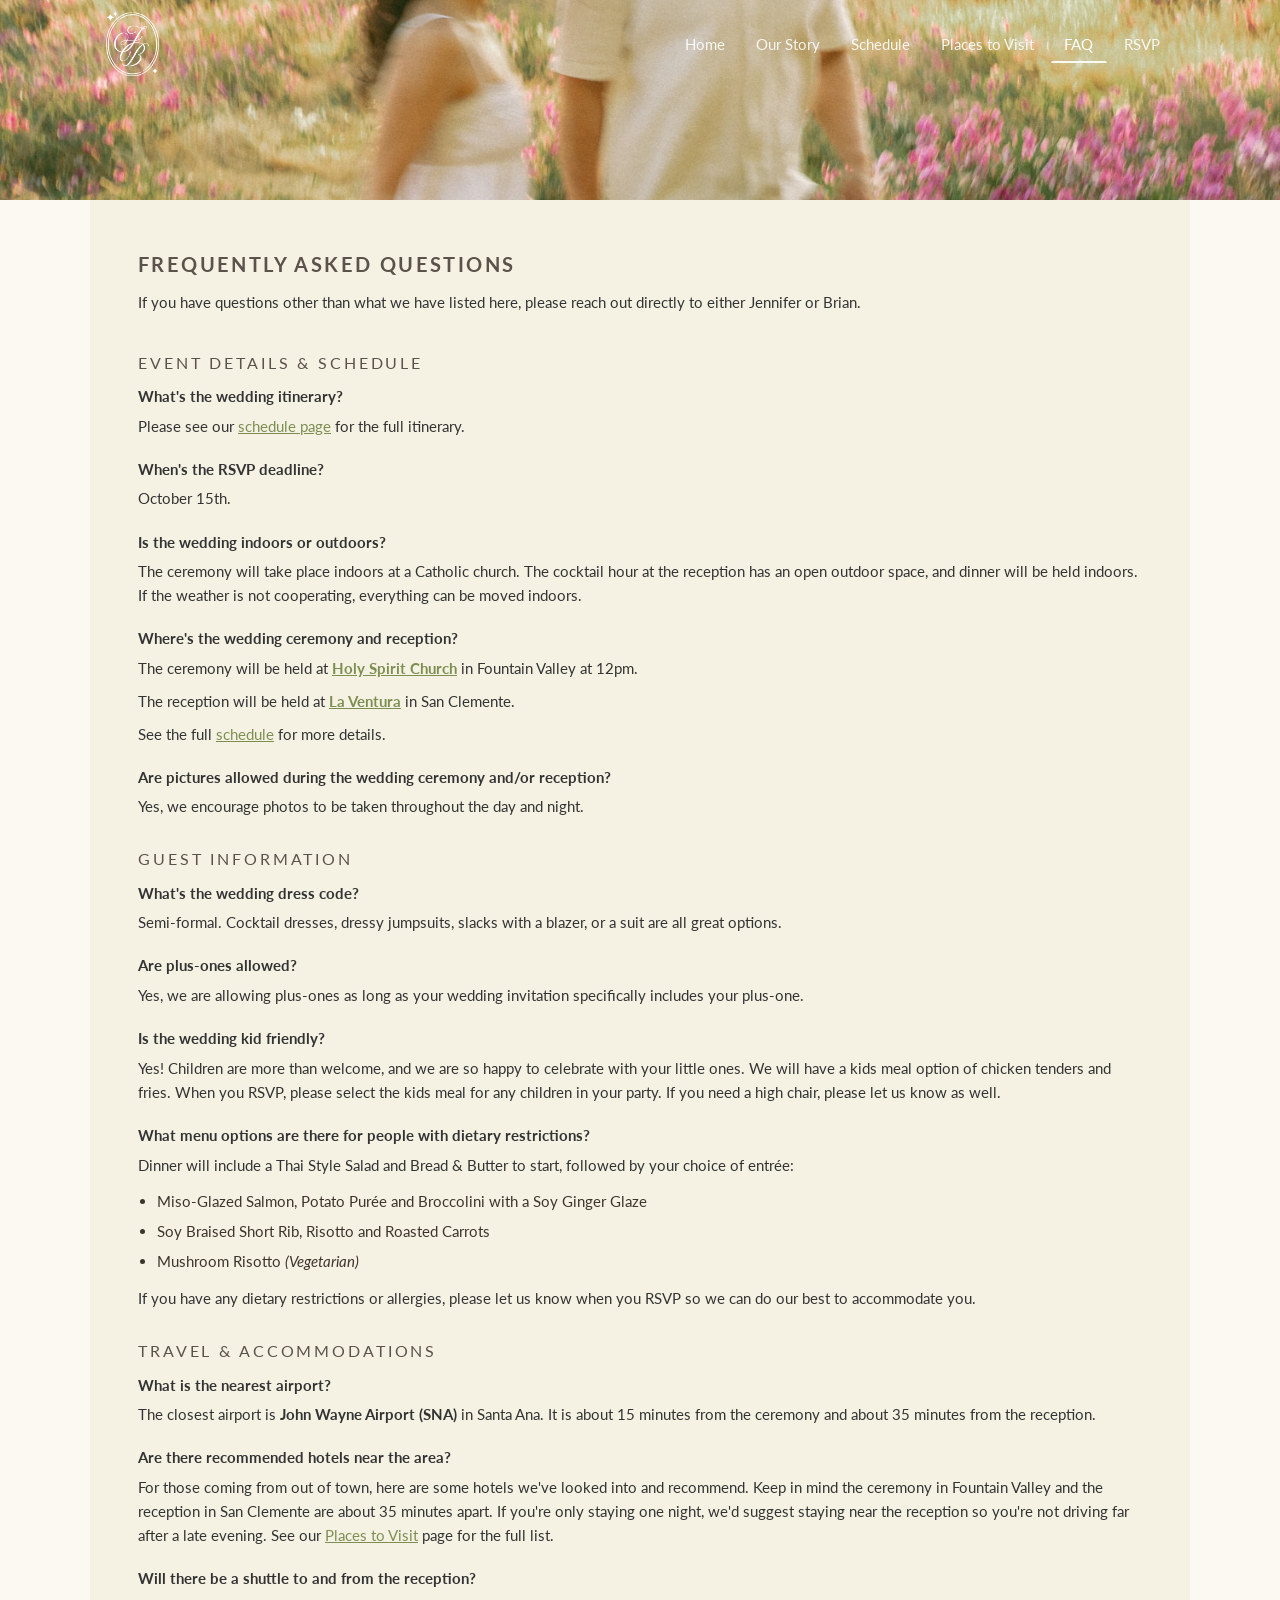
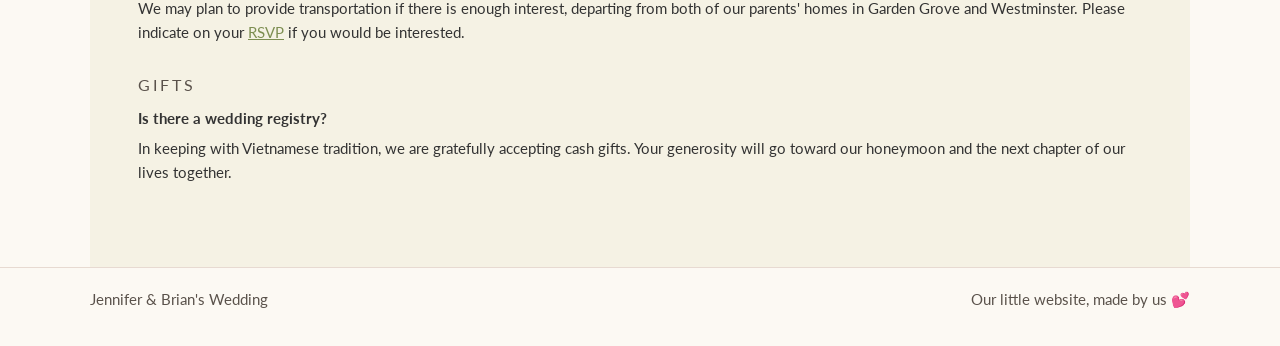
==== commit e3933d3c: "Refactor page animations and remove redundant footer text for improved consistency" ====
--- a/faq/index.html
+++ b/faq/index.html
@@ -119,7 +119,6 @@
   <footer class="site-footer">
     <div class="footer-inner">
       <span>Jennifer & Brian's Wedding</span>
-      <span>With love, <span data-year></span></span>
       <span>Our little website, made by us 💕</span>
     </div>
   </footer>
--- a/assets/css/styles.css
+++ b/assets/css/styles.css
@@ -24,12 +24,47 @@
   padding: 0;
 }
 
+html {
+  background: var(--bg-sand);
+}
+
 body {
   font-family: "Lato", "Segoe UI", sans-serif;
   font-size: 15px;
   color: #333333;
   background: var(--bg-sand);
   line-height: 1.6;
+  animation: page-enter 220ms ease both;
+}
+
+@keyframes page-enter {
+  from {
+    opacity: 0;
+    transform: translateY(-6px);
+  }
+  to {
+    opacity: 1;
+    transform: translateY(0);
+  }
+}
+
+body.page-is-leaving {
+  animation: page-leave 180ms ease both;
+}
+
+@keyframes page-leave {
+  from {
+    opacity: 1;
+    transform: translateY(0);
+  }
+  to {
+    opacity: 0;
+    transform: translateY(8px);
+  }
+}
+
+body.page-is-leaving {
+  animation-name: page-leave;
 }
 
 img {
@@ -39,6 +74,21 @@
 
 a {
   color: #7d8e51;
+}
+
+a,
+button {
+  transition: transform 160ms ease, scale 160ms ease, background-color 160ms ease, color 160ms ease, border-color 160ms ease;
+}
+
+a:active,
+button:active {
+  scale: 0.97;
+}
+
+a,
+button {
+  transition-property: transform, scale, background-color, color, border-color;
 }
 
 p {
@@ -522,8 +572,16 @@
   margin-top: 1rem;
 }
 
+.schedule-day-heading {
+  display: flex;
+  align-items: center;
+  justify-content: space-between;
+  gap: 1rem;
+  margin-bottom: 1.2rem;
+}
+
 .schedule-day-label {
-  margin: 0 0 1.2rem;
+  margin: 0;
   font-size: 16px;
   letter-spacing: 0.18em;
   text-transform: uppercase;
@@ -602,40 +660,65 @@
   display: block;
 }
 
-.schedule-actions {
-  margin: 0;
-  font-size: 12px;
-  letter-spacing: 0.1em;
-  text-transform: uppercase;
-  color: #7d8e51;
-}
-
 .schedule-calendar-action {
-  margin: 0 0 2rem;
-}
-
-.schedule-calendar-action a {
+  position: relative;
   display: inline-flex;
   align-items: center;
-  min-height: 44px;
-  padding: 0.65rem 1.1rem;
+  justify-content: center;
+  flex: 0 0 44px;
+  width: 44px;
+  height: 44px;
+  padding: 0;
   border: 1px solid var(--brand);
-  border-radius: 999px;
+  border-radius: 50%;
   background: var(--paper);
   color: var(--brand-dark);
-  font-size: 13px;
-  letter-spacing: 0.04em;
-  text-transform: none;
+  font-family: "Lato", "Segoe UI", sans-serif;
+  font-size: 26px;
+  font-weight: 400;
+  line-height: 1;
   text-decoration: none;
   box-shadow: 0 5px 14px rgba(107, 123, 67, 0.18);
 }
 
-.schedule-calendar-action a:hover,
-.schedule-calendar-action a:focus-visible {
+.schedule-calendar-icon {
+  width: 21px;
+  height: 21px;
+  fill: none;
+  stroke: currentColor;
+  stroke-width: 1.7;
+  stroke-linecap: round;
+  stroke-linejoin: round;
+}
+
+.schedule-calendar-badge {
+  position: absolute;
+  right: 4px;
+  bottom: 4px;
+  display: grid;
+  width: 16px;
+  height: 16px;
+  place-items: center;
+  border: 2px solid var(--paper);
+  border-radius: 50%;
+  background: var(--brand-dark);
+  color: #fff;
+  font-size: 13px;
+  font-weight: 700;
+  line-height: 1;
+}
+
+.schedule-calendar-action:hover,
+.schedule-calendar-action:focus-visible {
   background: var(--brand);
   border-color: var(--brand-dark);
   color: #fff;
   text-decoration: none;
+}
+
+.schedule-calendar-action:focus-visible {
+  outline: 2px solid var(--brand-dark);
+  outline-offset: 3px;
 }
 
 .schedule-menu-heading {
@@ -938,11 +1021,24 @@
 }
 
 @media (prefers-reduced-motion: reduce) {
+  a,
+  button,
+  body,
+  .reveal,
+  .reveal.is-visible {
+    transition: none;
+  }
+
   .reveal,
   .reveal.is-visible {
     opacity: 1;
     transform: none;
-    transition: none;
+  }
+
+  body.page-is-leaving {
+    opacity: 1;
+    transform: none;
+    animation: none;
   }
 
   .panel,
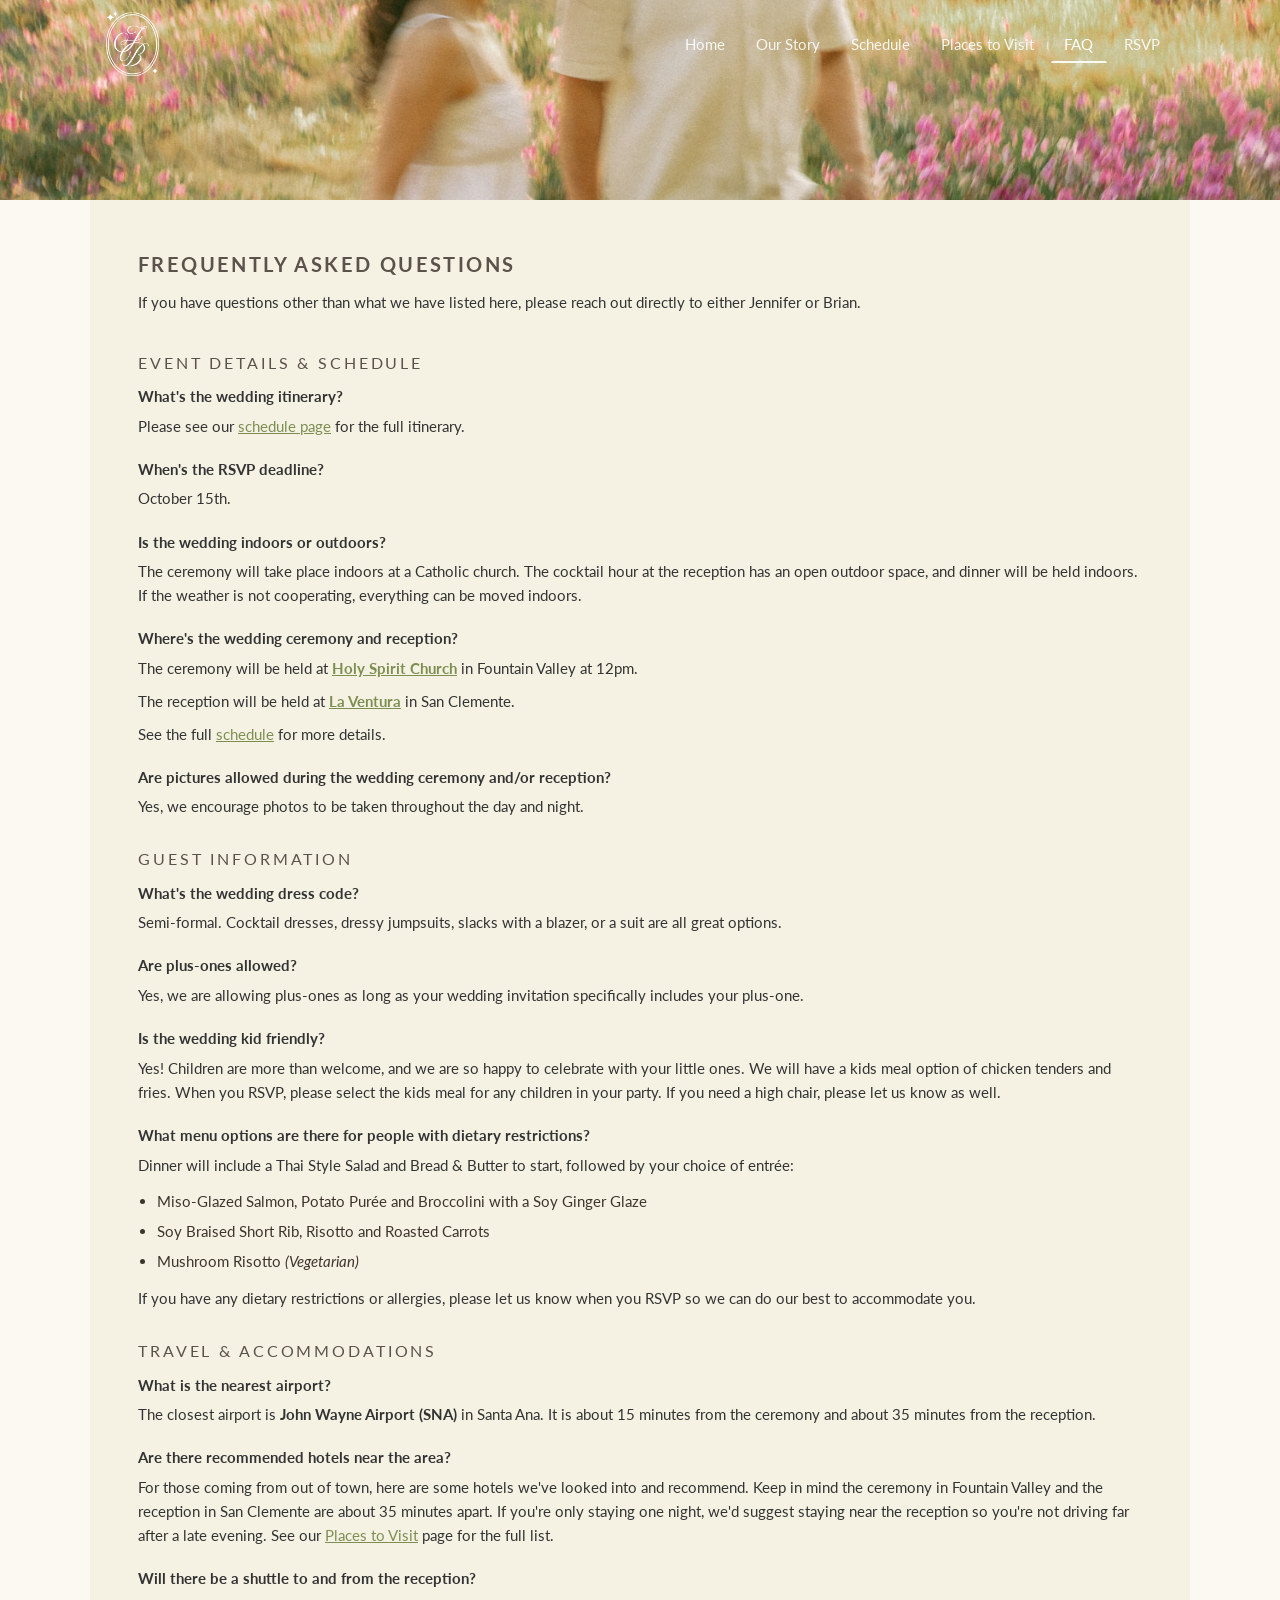
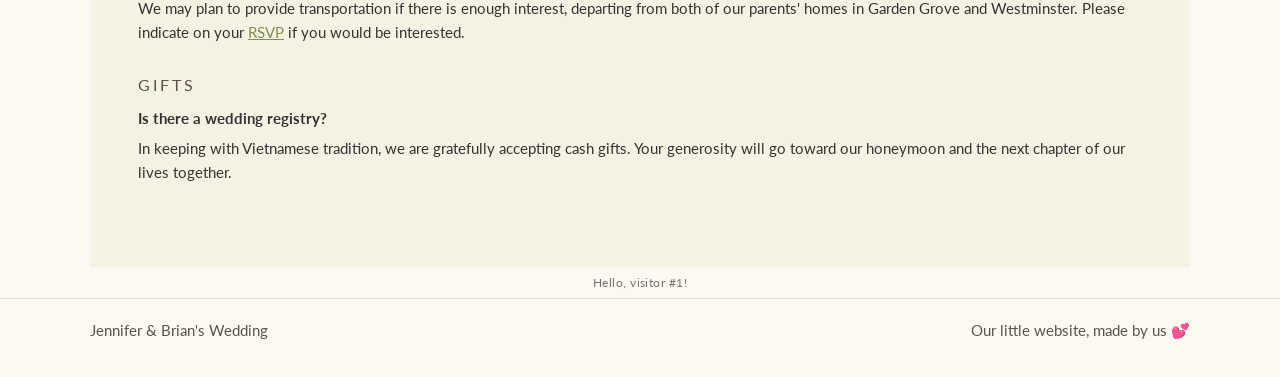
==== commit 05311c17: "Add visitor count feature and display note on all pages for enhanced engagement" ====
--- a/faq/index.html
+++ b/faq/index.html
@@ -116,6 +116,8 @@
     </section>
   </main>
 
+  <p class="page-visitor-note" data-visitor-count aria-live="polite"></p>
+
   <footer class="site-footer">
     <div class="footer-inner">
       <span>Jennifer & Brian's Wedding</span>
--- a/assets/css/styles.css
+++ b/assets/css/styles.css
@@ -173,6 +173,56 @@
   flex-direction: column;
   align-items: center;
   gap: 0.5rem;
+}
+
+.page-hero--home .hero-name,
+.page-hero--home .hero-ampersand,
+.page-hero--home .home-date,
+.page-hero--home .home-location,
+.page-hero--home .home-countdown,
+.page-hero--home .button-rsvp {
+  opacity: 0;
+  transform: translateY(10px);
+  animation: hero-fade-up 640ms ease forwards;
+}
+
+.page-hero--home .hero-name:first-of-type {
+  animation-delay: 120ms;
+}
+
+.page-hero--home .hero-ampersand {
+  animation-delay: 260ms;
+}
+
+.page-hero--home .hero-name:last-of-type {
+  animation-delay: 380ms;
+}
+
+.page-hero--home .home-date {
+  animation-delay: 520ms;
+}
+
+.page-hero--home .home-location {
+  animation-delay: 660ms;
+}
+
+.page-hero--home .home-countdown {
+  animation-delay: 800ms;
+}
+
+.page-hero--home .button-rsvp {
+  animation-delay: 940ms;
+}
+
+@keyframes hero-fade-up {
+  from {
+    opacity: 0;
+    transform: translateY(10px);
+  }
+  to {
+    opacity: 1;
+    transform: translateY(0);
+  }
 }
 
 /* ---- Home intro card ---- */
@@ -830,6 +880,14 @@
   padding: 1.2rem 1rem 2.2rem;
 }
 
+.page-visitor-note {
+  margin: 0.4rem auto 0.35rem;
+  font-size: 12px;
+  letter-spacing: 0.04em;
+  color: #7a6f65;
+  text-align: center;
+}
+
 .footer-inner {
   max-width: var(--max);
   margin: 0 auto;
@@ -1036,6 +1094,17 @@
   }
 
   body.page-is-leaving {
+    opacity: 1;
+    transform: none;
+    animation: none;
+  }
+
+  .page-hero--home .hero-name,
+  .page-hero--home .hero-ampersand,
+  .page-hero--home .home-date,
+  .page-hero--home .home-location,
+  .page-hero--home .home-countdown,
+  .page-hero--home .button-rsvp {
     opacity: 1;
     transform: none;
     animation: none;
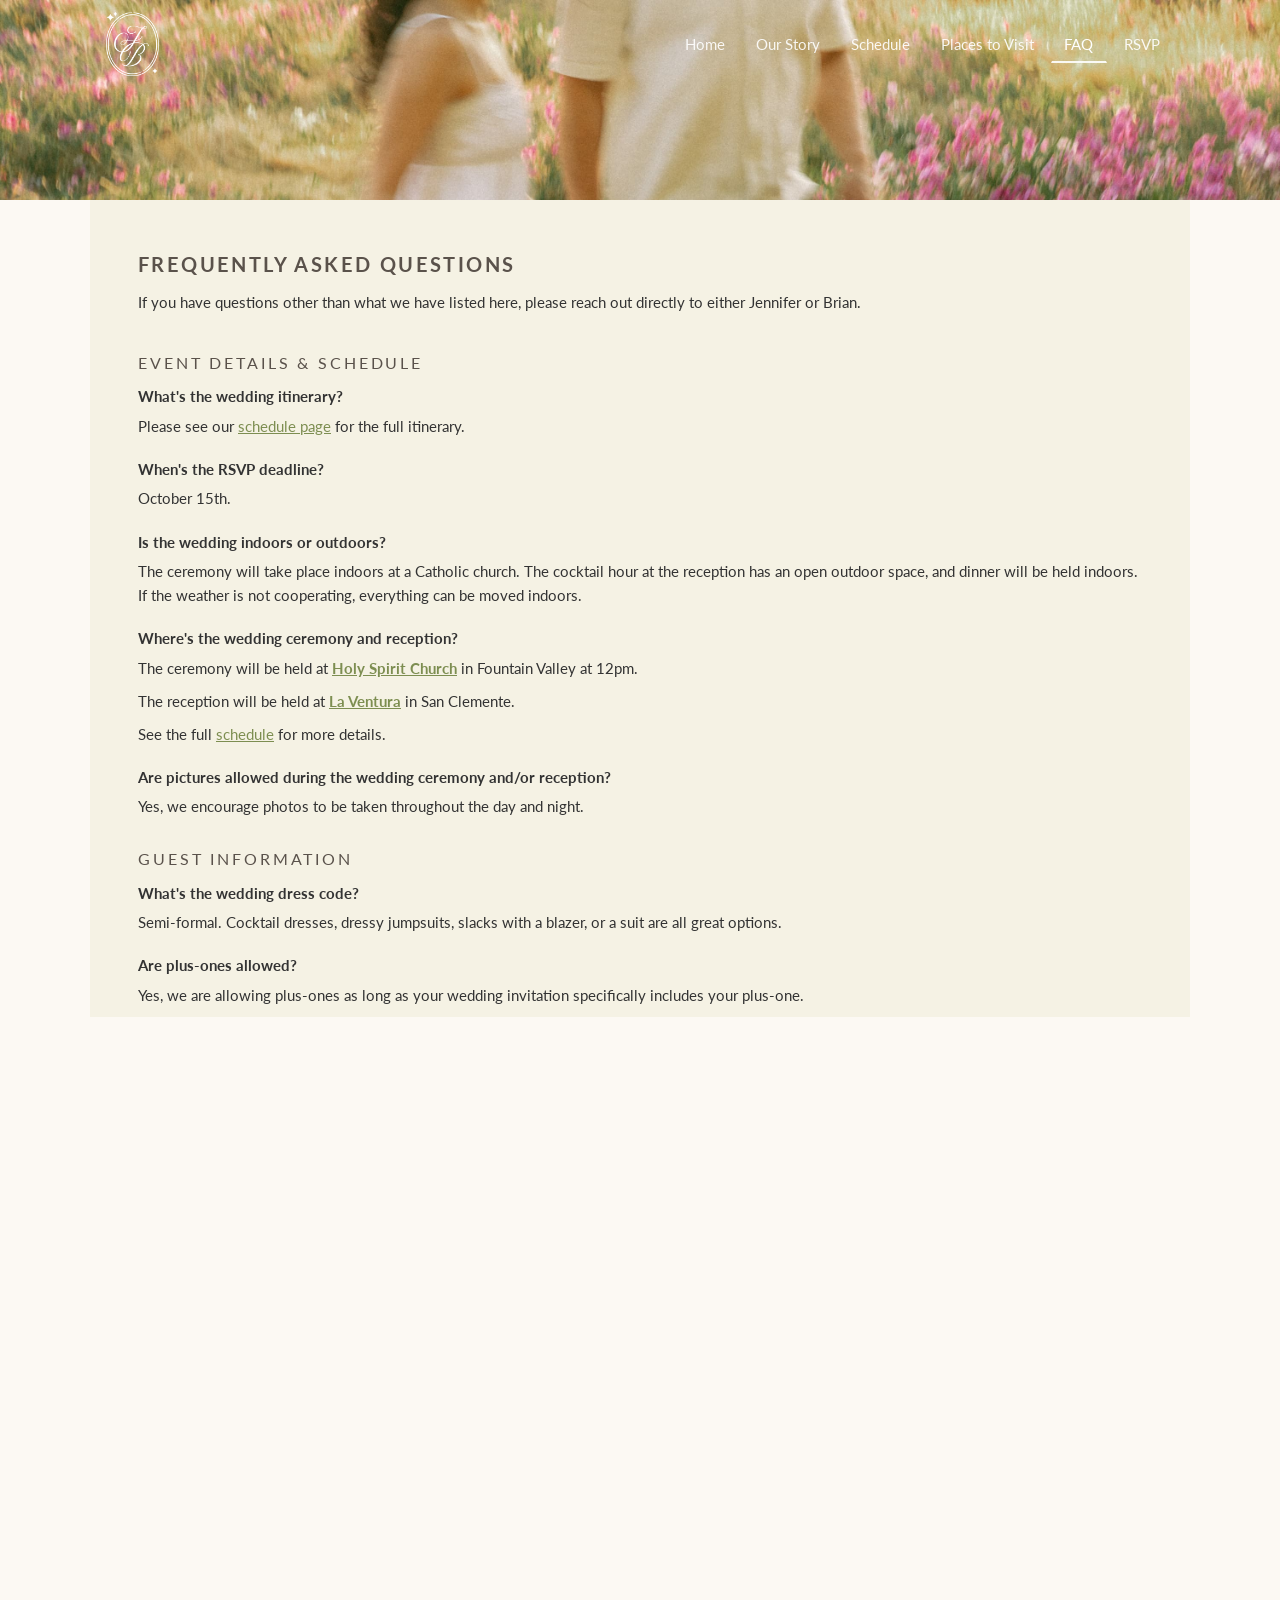
==== commit 6d940228: "Update visitor note display logic and message for improved user engagement" ====
--- a/faq/index.html
+++ b/faq/index.html
@@ -116,12 +116,10 @@
     </section>
   </main>
 
-  <p class="page-visitor-note" data-visitor-count aria-live="polite"></p>
-
   <footer class="site-footer">
     <div class="footer-inner">
       <span>Jennifer & Brian's Wedding</span>
-      <span>Our little website, made by us 💕</span>
+      <span class="page-visitor-note" data-visitor-count aria-live="polite"></span>
     </div>
   </footer>
 
--- a/assets/css/styles.css
+++ b/assets/css/styles.css
@@ -881,11 +881,16 @@
 }
 
 .page-visitor-note {
-  margin: 0.4rem auto 0.35rem;
+  display: none;
+  margin: 0;
   font-size: 12px;
   letter-spacing: 0.04em;
   color: #7a6f65;
   text-align: center;
+}
+
+.page-visitor-note.is-visible {
+  display: block;
 }
 
 .footer-inner {
